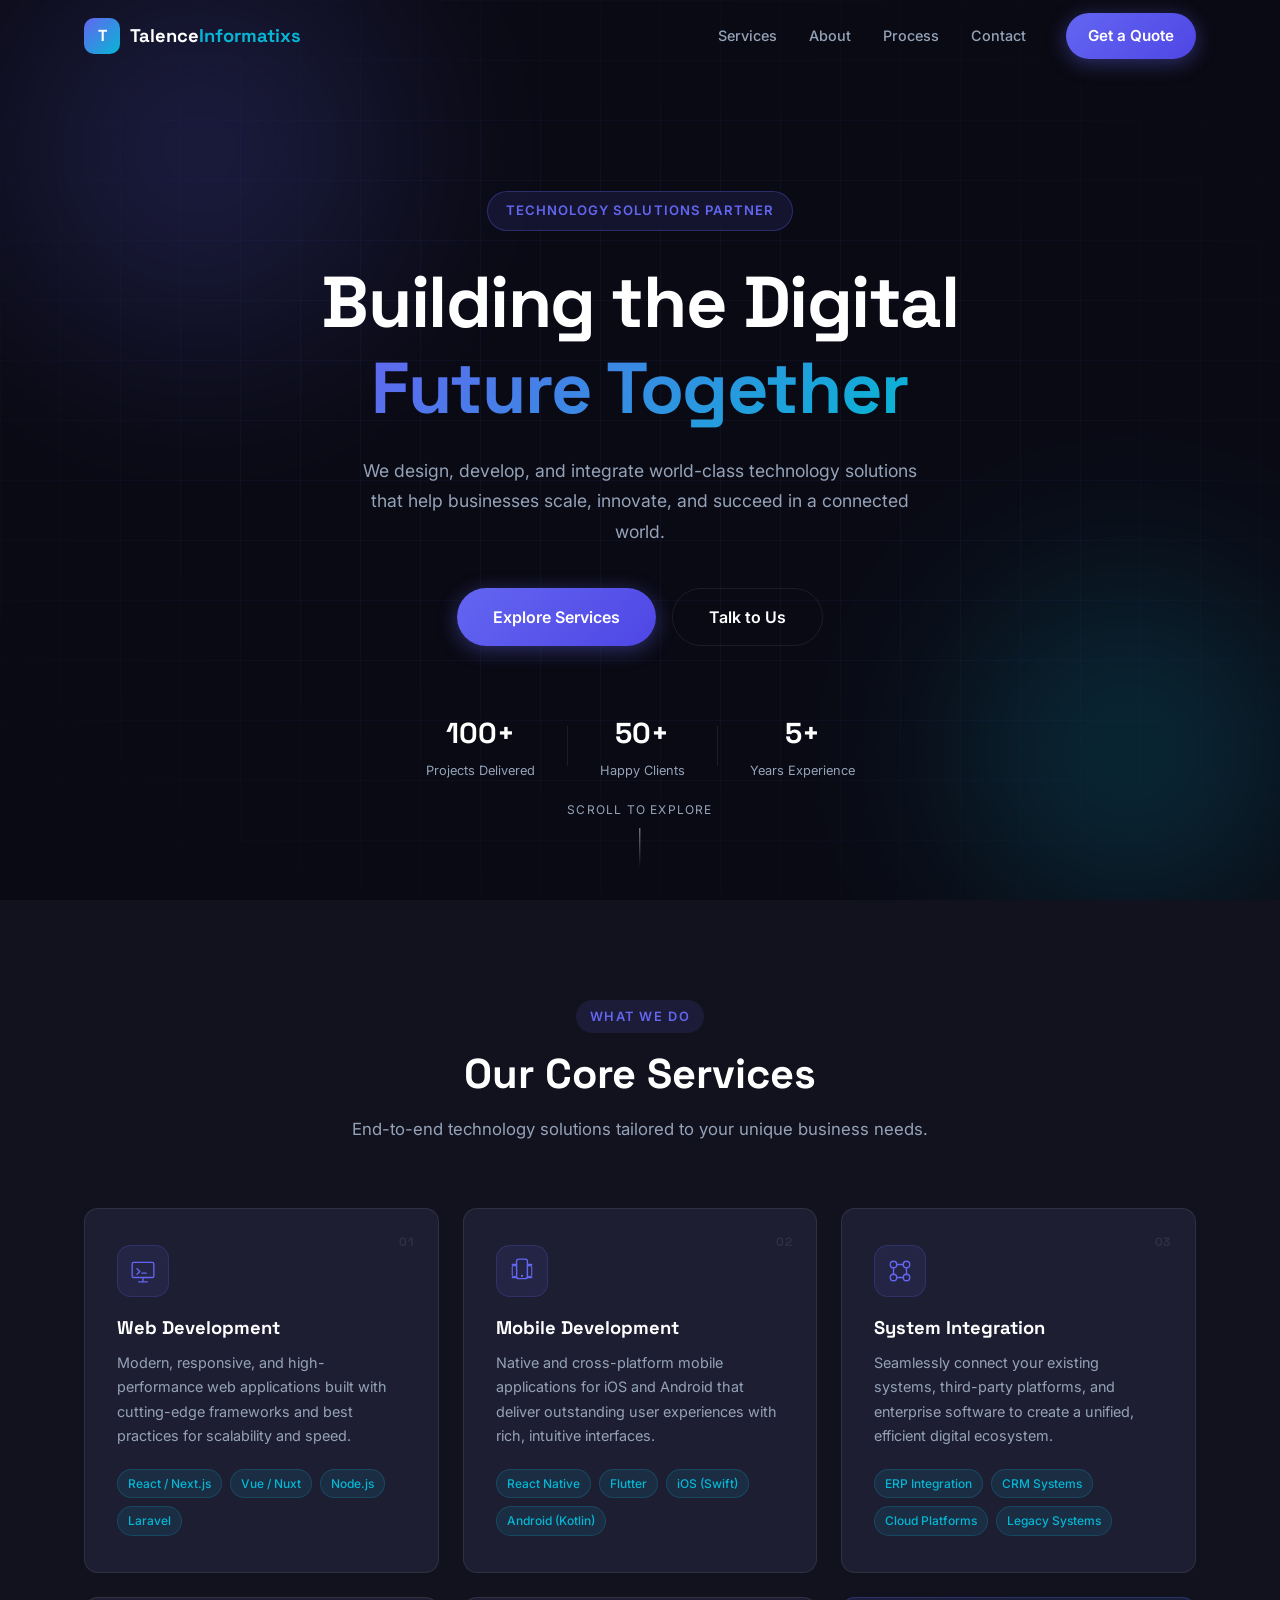
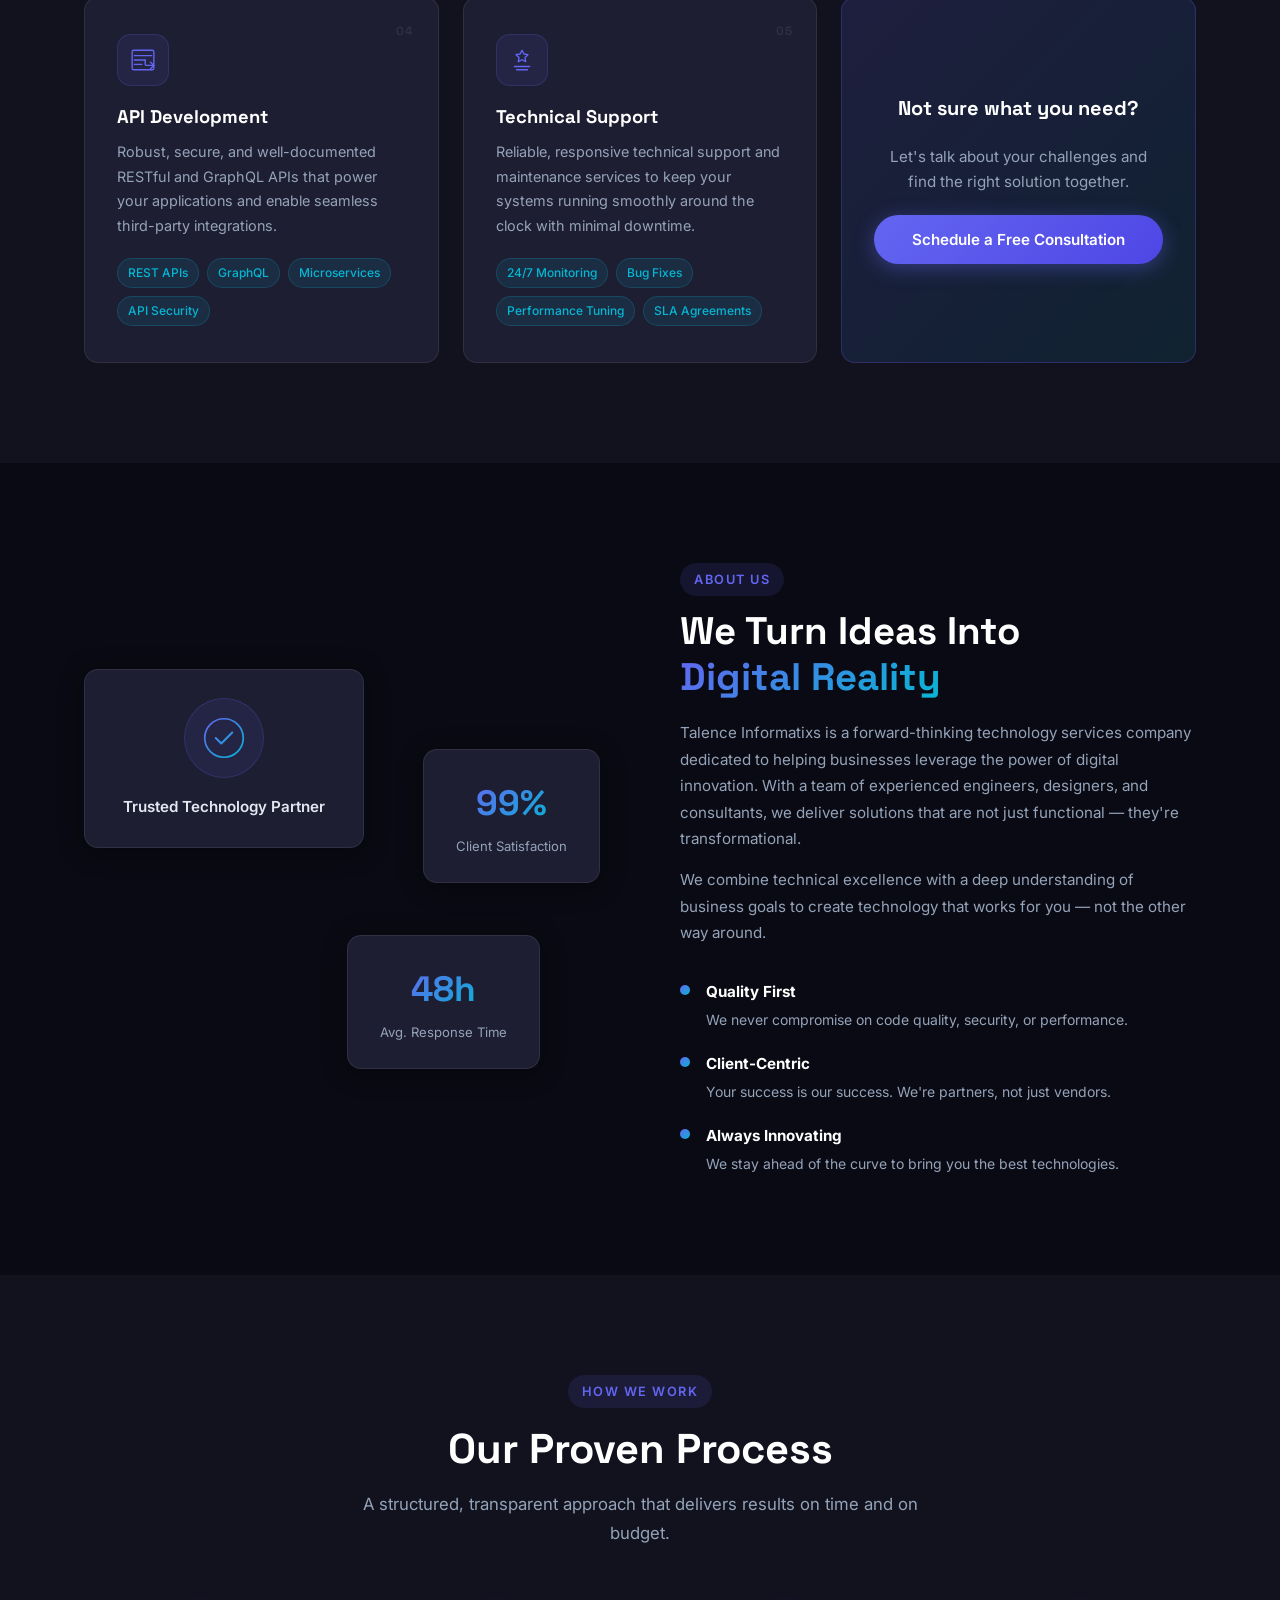
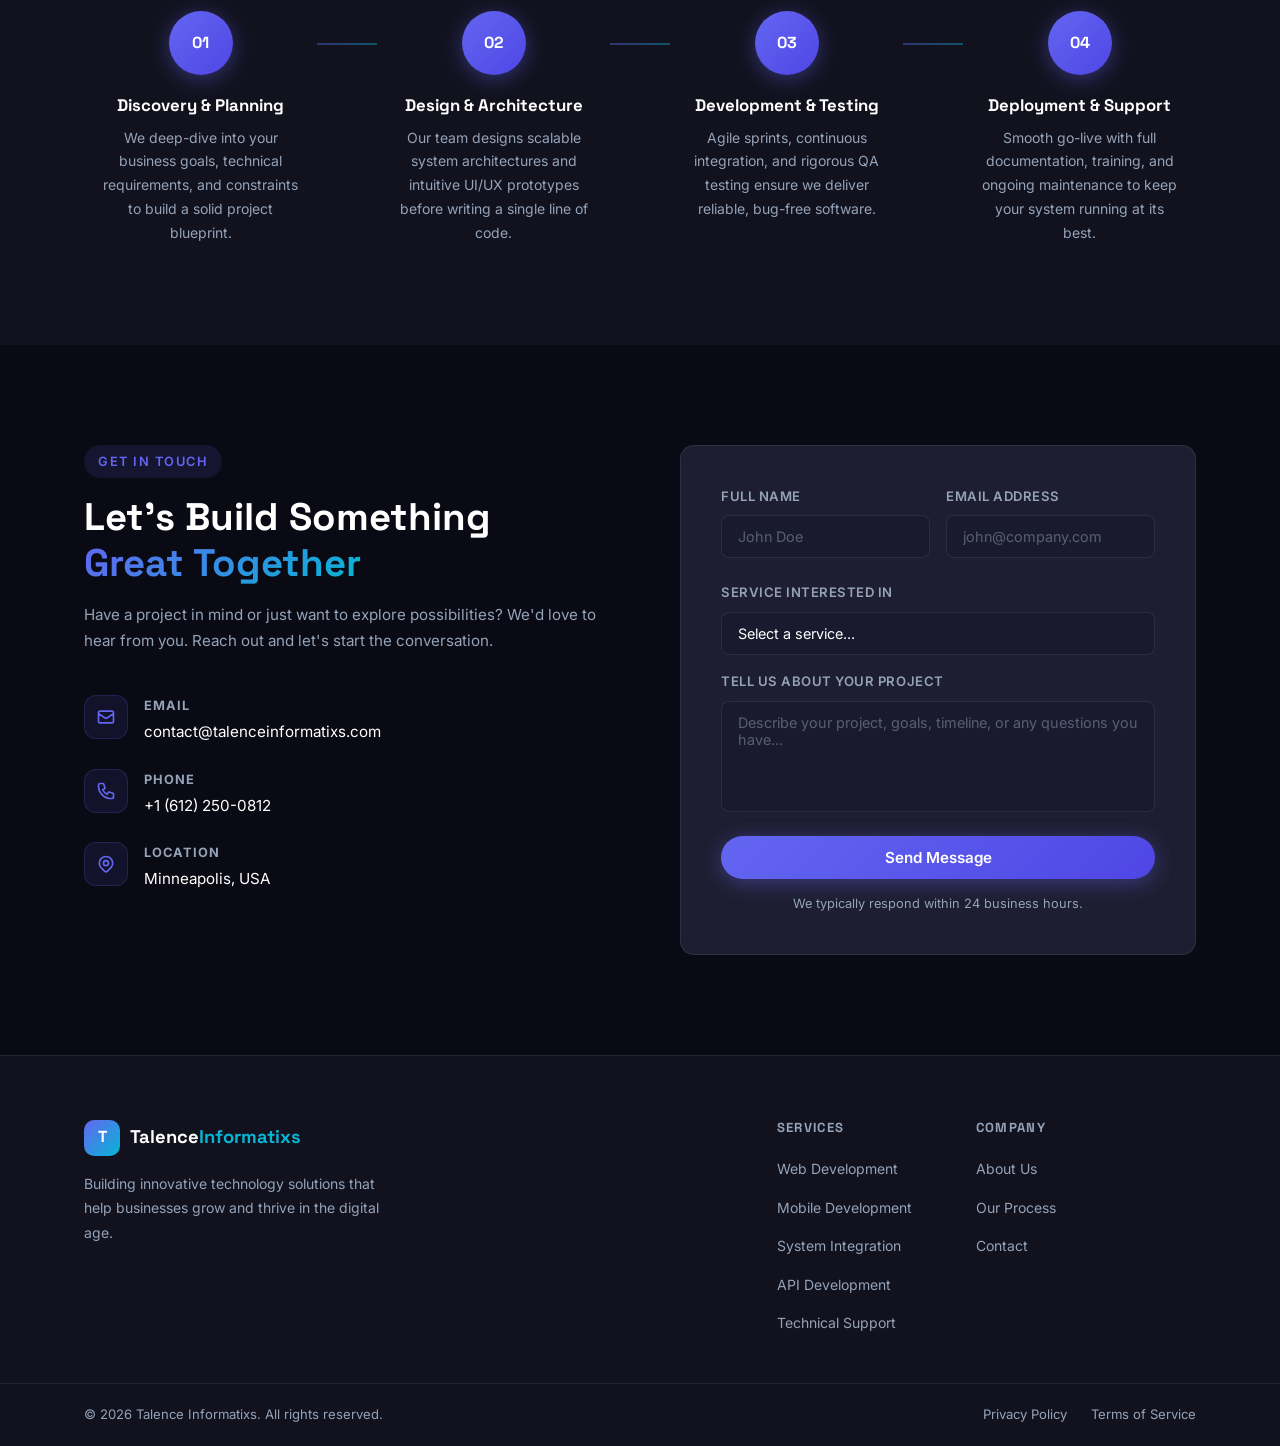
==== index.html @ a1f0ed54 "first commit" ====
<!DOCTYPE html>
<html lang="en">
<head>
  <meta charset="UTF-8" />
  <meta name="viewport" content="width=device-width, initial-scale=1.0" />
  <title>Talence Informatixs | Technology Solutions</title>
  <meta name="description" content="Talence Informatixs provides cutting-edge technology services including web & mobile development, system integration, API development, and technical support." />
  <link rel="stylesheet" href="css/style.css" />
  <link rel="preconnect" href="https://fonts.googleapis.com" />
  <link rel="preconnect" href="https://fonts.gstatic.com" crossorigin />
  <link href="https://fonts.googleapis.com/css2?family=Inter:wght@300;400;500;600;700;800&family=Space+Grotesk:wght@400;500;600;700&display=swap" rel="stylesheet" />
</head>
<body>

  <!-- ======= NAVBAR ======= -->
  <header class="navbar" id="navbar">
    <div class="container nav-inner">
      <a href="#" class="logo">
        <span class="logo-mark">T</span>
        <span class="logo-text">Talence<span class="accent">Informatixs</span></span>
      </a>
      <nav class="nav-links" id="navLinks">
        <a href="#services">Services</a>
        <a href="#about">About</a>
        <a href="#process">Process</a>
        <a href="#contact">Contact</a>
      </nav>
      <a href="#contact" class="btn btn-primary nav-cta">Get a Quote</a>
      <button class="hamburger" id="hamburger" aria-label="Toggle menu">
        <span></span><span></span><span></span>
      </button>
    </div>
  </header>

  <!-- ======= HERO ======= -->
  <section class="hero" id="home">
    <div class="hero-bg">
      <div class="hero-grid"></div>
      <div class="blob blob-1"></div>
      <div class="blob blob-2"></div>
    </div>
    <div class="container hero-content">
      <div class="hero-badge">Technology Solutions Partner</div>
      <h1 class="hero-title">
        Building the Digital<br />
        <span class="gradient-text">Future Together</span>
      </h1>
      <p class="hero-sub">
        We design, develop, and integrate world-class technology solutions
        that help businesses scale, innovate, and succeed in a connected world.
      </p>
      <div class="hero-actions">
        <a href="#services" class="btn btn-primary btn-lg">Explore Services</a>
        <a href="#contact" class="btn btn-outline btn-lg">Talk to Us</a>
      </div>
      <div class="hero-stats">
        <div class="stat"><strong>100+</strong><span>Projects Delivered</span></div>
        <div class="stat-divider"></div>
        <div class="stat"><strong>50+</strong><span>Happy Clients</span></div>
        <div class="stat-divider"></div>
        <div class="stat"><strong>5+</strong><span>Years Experience</span></div>
      </div>
    </div>
    <div class="hero-scroll-hint">
      <span>Scroll to explore</span>
      <div class="scroll-line"></div>
    </div>
  </section>

  <!-- ======= SERVICES ======= -->
  <section class="services section" id="services">
    <div class="container">
      <div class="section-header">
        <span class="section-label">What We Do</span>
        <h2 class="section-title">Our Core Services</h2>
        <p class="section-sub">End-to-end technology solutions tailored to your unique business needs.</p>
      </div>
      <div class="services-grid">

        <div class="service-card" data-index="01">
          <div class="service-icon">
            <svg viewBox="0 0 48 48" fill="none" xmlns="http://www.w3.org/2000/svg"><rect x="4" y="8" width="40" height="28" rx="3" stroke="currentColor" stroke-width="2.5"/><path d="M16 44h16M24 36v8" stroke="currentColor" stroke-width="2.5" stroke-linecap="round"/><path d="M13 20l5 5-5 5M22 28h8" stroke="currentColor" stroke-width="2.5" stroke-linecap="round" stroke-linejoin="round"/></svg>
          </div>
          <h3>Web Development</h3>
          <p>Modern, responsive, and high-performance web applications built with cutting-edge frameworks and best practices for scalability and speed.</p>
          <ul class="service-tags">
            <li>React / Next.js</li><li>Vue / Nuxt</li><li>Node.js</li><li>Laravel</li>
          </ul>
        </div>

        <div class="service-card" data-index="02">
          <div class="service-icon">
            <svg viewBox="0 0 48 48" fill="none" xmlns="http://www.w3.org/2000/svg"><rect x="14" y="2" width="20" height="36" rx="4" stroke="currentColor" stroke-width="2.5"/><circle cx="24" cy="33" r="2" fill="currentColor"/><path d="M6 12h8M34 12h8M6 36h8M34 36h8" stroke="currentColor" stroke-width="2.5" stroke-linecap="round"/><rect x="6" y="14" width="8" height="20" rx="2" stroke="currentColor" stroke-width="2"/><rect x="34" y="14" width="8" height="20" rx="2" stroke="currentColor" stroke-width="2"/></svg>
          </div>
          <h3>Mobile Development</h3>
          <p>Native and cross-platform mobile applications for iOS and Android that deliver outstanding user experiences with rich, intuitive interfaces.</p>
          <ul class="service-tags">
            <li>React Native</li><li>Flutter</li><li>iOS (Swift)</li><li>Android (Kotlin)</li>
          </ul>
        </div>

        <div class="service-card" data-index="03">
          <div class="service-icon">
            <svg viewBox="0 0 48 48" fill="none" xmlns="http://www.w3.org/2000/svg"><circle cx="12" cy="12" r="6" stroke="currentColor" stroke-width="2.5"/><circle cx="36" cy="12" r="6" stroke="currentColor" stroke-width="2.5"/><circle cx="12" cy="36" r="6" stroke="currentColor" stroke-width="2.5"/><circle cx="36" cy="36" r="6" stroke="currentColor" stroke-width="2.5"/><path d="M18 12h12M12 18v12M36 18v12M18 36h12" stroke="currentColor" stroke-width="2.5" stroke-linecap="round"/></svg>
          </div>
          <h3>System Integration</h3>
          <p>Seamlessly connect your existing systems, third-party platforms, and enterprise software to create a unified, efficient digital ecosystem.</p>
          <ul class="service-tags">
            <li>ERP Integration</li><li>CRM Systems</li><li>Cloud Platforms</li><li>Legacy Systems</li>
          </ul>
        </div>

        <div class="service-card" data-index="04">
          <div class="service-icon">
            <svg viewBox="0 0 48 48" fill="none" xmlns="http://www.w3.org/2000/svg"><path d="M8 16h32M8 24h20M8 32h14" stroke="currentColor" stroke-width="2.5" stroke-linecap="round"/><path d="M38 28l6 6-6 6" stroke="currentColor" stroke-width="2.5" stroke-linecap="round" stroke-linejoin="round"/><path d="M44 34H30c-1.1 0-2-.9-2-2v-8" stroke="currentColor" stroke-width="2.5" stroke-linecap="round"/><rect x="4" y="6" width="40" height="36" rx="3" stroke="currentColor" stroke-width="2.5"/></svg>
          </div>
          <h3>API Development</h3>
          <p>Robust, secure, and well-documented RESTful and GraphQL APIs that power your applications and enable seamless third-party integrations.</p>
          <ul class="service-tags">
            <li>REST APIs</li><li>GraphQL</li><li>Microservices</li><li>API Security</li>
          </ul>
        </div>

        <div class="service-card" data-index="05">
          <div class="service-icon">
            <svg viewBox="0 0 48 48" fill="none" xmlns="http://www.w3.org/2000/svg"><path d="M24 6l3.5 7 7.5 1.1-5.5 5.3 1.3 7.6L24 23.5l-6.8 3.5 1.3-7.6L13 14.1l7.5-1.1L24 6z" stroke="currentColor" stroke-width="2.5" stroke-linejoin="round"/><path d="M10 36h28M14 42h20" stroke="currentColor" stroke-width="2.5" stroke-linecap="round"/></svg>
          </div>
          <h3>Technical Support</h3>
          <p>Reliable, responsive technical support and maintenance services to keep your systems running smoothly around the clock with minimal downtime.</p>
          <ul class="service-tags">
            <li>24/7 Monitoring</li><li>Bug Fixes</li><li>Performance Tuning</li><li>SLA Agreements</li>
          </ul>
        </div>

        <div class="service-card service-card--cta">
          <h3>Not sure what you need?</h3>
          <p>Let's talk about your challenges and find the right solution together.</p>
          <a href="#contact" class="btn btn-primary">Schedule a Free Consultation</a>
        </div>

      </div>
    </div>
  </section>

  <!-- ======= ABOUT ======= -->
  <section class="about section" id="about">
    <div class="container about-inner">
      <div class="about-visual">
        <div class="about-card about-card--main">
          <div class="about-icon-ring">
            <svg viewBox="0 0 64 64" fill="none" xmlns="http://www.w3.org/2000/svg"><circle cx="32" cy="32" r="28" stroke="url(#g1)" stroke-width="2.5"/><path d="M20 32l8 8 16-16" stroke="url(#g1)" stroke-width="3" stroke-linecap="round" stroke-linejoin="round"/><defs><linearGradient id="g1" x1="4" y1="4" x2="60" y2="60" gradientUnits="userSpaceOnUse"><stop stop-color="#6366f1"/><stop offset="1" stop-color="#06b6d4"/></linearGradient></defs></svg>
          </div>
          <span>Trusted Technology Partner</span>
        </div>
        <div class="about-card about-card--stat">
          <strong>99%</strong>
          <span>Client Satisfaction</span>
        </div>
        <div class="about-card about-card--stat about-card--stat2">
          <strong>48h</strong>
          <span>Avg. Response Time</span>
        </div>
      </div>
      <div class="about-content">
        <span class="section-label">About Us</span>
        <h2 class="section-title">We Turn Ideas Into<br /><span class="gradient-text">Digital Reality</span></h2>
        <p>Talence Informatixs is a forward-thinking technology services company dedicated to helping businesses leverage the power of digital innovation. With a team of experienced engineers, designers, and consultants, we deliver solutions that are not just functional — they're transformational.</p>
        <p>We combine technical excellence with a deep understanding of business goals to create technology that works for you — not the other way around.</p>
        <div class="about-values">
          <div class="value-item">
            <div class="value-dot"></div>
            <div>
              <strong>Quality First</strong>
              <p>We never compromise on code quality, security, or performance.</p>
            </div>
          </div>
          <div class="value-item">
            <div class="value-dot"></div>
            <div>
              <strong>Client-Centric</strong>
              <p>Your success is our success. We're partners, not just vendors.</p>
            </div>
          </div>
          <div class="value-item">
            <div class="value-dot"></div>
            <div>
              <strong>Always Innovating</strong>
              <p>We stay ahead of the curve to bring you the best technologies.</p>
            </div>
          </div>
        </div>
      </div>
    </div>
  </section>

  <!-- ======= PROCESS ======= -->
  <section class="process section" id="process">
    <div class="container">
      <div class="section-header">
        <span class="section-label">How We Work</span>
        <h2 class="section-title">Our Proven Process</h2>
        <p class="section-sub">A structured, transparent approach that delivers results on time and on budget.</p>
      </div>
      <div class="process-steps">
        <div class="process-step">
          <div class="step-number">01</div>
          <div class="step-content">
            <h3>Discovery & Planning</h3>
            <p>We deep-dive into your business goals, technical requirements, and constraints to build a solid project blueprint.</p>
          </div>
        </div>
        <div class="process-connector"></div>
        <div class="process-step">
          <div class="step-number">02</div>
          <div class="step-content">
            <h3>Design & Architecture</h3>
            <p>Our team designs scalable system architectures and intuitive UI/UX prototypes before writing a single line of code.</p>
          </div>
        </div>
        <div class="process-connector"></div>
        <div class="process-step">
          <div class="step-number">03</div>
          <div class="step-content">
            <h3>Development & Testing</h3>
            <p>Agile sprints, continuous integration, and rigorous QA testing ensure we deliver reliable, bug-free software.</p>
          </div>
        </div>
        <div class="process-connector"></div>
        <div class="process-step">
          <div class="step-number">04</div>
          <div class="step-content">
            <h3>Deployment & Support</h3>
            <p>Smooth go-live with full documentation, training, and ongoing maintenance to keep your system running at its best.</p>
          </div>
        </div>
      </div>
    </div>
  </section>

  <!-- ======= CONTACT ======= -->
  <section class="contact section" id="contact">
    <div class="container contact-inner">
      <div class="contact-info">
        <span class="section-label">Get In Touch</span>
        <h2 class="section-title">Let's Build Something<br /><span class="gradient-text">Great Together</span></h2>
        <p>Have a project in mind or just want to explore possibilities? We'd love to hear from you. Reach out and let's start the conversation.</p>
        <div class="contact-details">
          <div class="contact-item">
            <div class="contact-icon">
              <svg viewBox="0 0 24 24" fill="none" xmlns="http://www.w3.org/2000/svg"><path d="M3 8l7.89 5.26a2 2 0 002.22 0L21 8M5 19h14a2 2 0 002-2V7a2 2 0 00-2-2H5a2 2 0 00-2 2v10a2 2 0 002 2z" stroke="currentColor" stroke-width="2" stroke-linecap="round" stroke-linejoin="round"/></svg>
            </div>
            <div>
              <strong>Email</strong>
              <a href="mailto:contact@talenceinformatixs.com">contact@talenceinformatixs.com</a>
            </div>
          </div>
          <div class="contact-item">
            <div class="contact-icon">
              <svg viewBox="0 0 24 24" fill="none" xmlns="http://www.w3.org/2000/svg"><path d="M3 5a2 2 0 012-2h3.28a1 1 0 01.948.684l1.498 4.493a1 1 0 01-.502 1.21l-2.257 1.13a11.042 11.042 0 005.516 5.516l1.13-2.257a1 1 0 011.21-.502l4.493 1.498a1 1 0 01.684.949V19a2 2 0 01-2 2h-1C9.716 21 3 14.284 3 6V5z" stroke="currentColor" stroke-width="2" stroke-linecap="round" stroke-linejoin="round"/></svg>
            </div>
            <div>
              <strong>Phone</strong>
              <a href="tel:+6122500812">+1 (612) 250-0812</a>
            </div>
          </div>
          <div class="contact-item">
            <div class="contact-icon">
              <svg viewBox="0 0 24 24" fill="none" xmlns="http://www.w3.org/2000/svg"><path d="M17.657 16.657L13.414 20.9a1.998 1.998 0 01-2.827 0l-4.244-4.243a8 8 0 1111.314 0z" stroke="currentColor" stroke-width="2" stroke-linecap="round" stroke-linejoin="round"/><path d="M15 11a3 3 0 11-6 0 3 3 0 016 0z" stroke="currentColor" stroke-width="2"/></svg>
            </div>
            <div>
              <strong>Location</strong>
              <span>Minneapolis, USA</span>
            </div>
          </div>
        </div>
      </div>
      <form class="contact-form" id="contactForm" novalidate>
        <div class="form-row">
          <div class="form-group">
            <label for="name">Full Name</label>
            <input type="text" id="name" name="name" placeholder="John Doe" required />
          </div>
          <div class="form-group">
            <label for="email">Email Address</label>
            <input type="email" id="email" name="email" placeholder="john@company.com" required />
          </div>
        </div>
        <div class="form-group">
          <label for="service">Service Interested In</label>
          <select id="service" name="service">
            <option value="">Select a service...</option>
            <option>Web Development</option>
            <option>Mobile Development</option>
            <option>System Integration</option>
            <option>API Development</option>
            <option>Technical Support</option>
            <option>Other / Not Sure</option>
          </select>
        </div>
        <div class="form-group">
          <label for="message">Tell Us About Your Project</label>
          <textarea id="message" name="message" rows="5" placeholder="Describe your project, goals, timeline, or any questions you have..." required></textarea>
        </div>
        <button type="submit" class="btn btn-primary btn-full">Send Message</button>
        <p class="form-note">We typically respond within 24 business hours.</p>
      </form>
    </div>
  </section>

  <!-- ======= FOOTER ======= -->
  <footer class="footer">
    <div class="container footer-inner">
      <div class="footer-brand">
        <a href="#" class="logo">
          <span class="logo-mark">T</span>
          <span class="logo-text">Talence<span class="accent">Informatixs</span></span>
        </a>
        <p>Building innovative technology solutions that help businesses grow and thrive in the digital age.</p>
      </div>
      <div class="footer-links">
        <div class="footer-col">
          <h4>Services</h4>
          <ul>
            <li><a href="#services">Web Development</a></li>
            <li><a href="#services">Mobile Development</a></li>
            <li><a href="#services">System Integration</a></li>
            <li><a href="#services">API Development</a></li>
            <li><a href="#services">Technical Support</a></li>
          </ul>
        </div>
        <div class="footer-col">
          <h4>Company</h4>
          <ul>
            <li><a href="#about">About Us</a></li>
            <li><a href="#process">Our Process</a></li>
            <li><a href="#contact">Contact</a></li>
          </ul>
        </div>
      </div>
    </div>
    <div class="footer-bottom">
      <div class="container">
        <p>&copy; 2026 Talence Informatixs. All rights reserved.</p>
        <div class="footer-legal">
          <a href="#">Privacy Policy</a>
          <a href="#">Terms of Service</a>
        </div>
      </div>
    </div>
  </footer>

  <script src="js/main.js"></script>
</body>
</html>
---- css/style.css ----
/* =============================================
   TALENCE INFORMATIXS — Main Stylesheet
   ============================================= */

/* ---- Reset & Base ---- */
*, *::before, *::after { box-sizing: border-box; margin: 0; padding: 0; }

:root {
  --primary:       #6366f1;
  --primary-dark:  #4f46e5;
  --accent:        #06b6d4;
  --dark:          #0a0a14;
  --dark-2:        #12121f;
  --dark-3:        #1a1a2e;
  --surface:       #1e1e32;
  --surface-2:     #252540;
  --border:        rgba(255,255,255,0.08);
  --text:          #e2e8f0;
  --text-muted:    #94a3b8;
  --white:         #ffffff;
  --radius:        14px;
  --radius-sm:     8px;
  --shadow:        0 4px 24px rgba(0,0,0,0.4);
  --shadow-lg:     0 16px 48px rgba(0,0,0,0.5);
  --transition:    0.25s ease;
  --font-body:     'Inter', sans-serif;
  --font-heading:  'Space Grotesk', sans-serif;
  --container:     1160px;
  --nav-h:         72px;
}

html { scroll-behavior: smooth; font-size: 16px; }

body {
  font-family: var(--font-body);
  background: var(--dark);
  color: var(--text);
  line-height: 1.65;
  -webkit-font-smoothing: antialiased;
  overflow-x: hidden;
}

a { text-decoration: none; color: inherit; }
ul { list-style: none; }
img { max-width: 100%; display: block; }

h1,h2,h3,h4 {
  font-family: var(--font-heading);
  line-height: 1.2;
  color: var(--white);
}

.container {
  width: 100%;
  max-width: var(--container);
  margin: 0 auto;
  padding: 0 24px;
}

.section { padding: 100px 0; }

/* ---- Gradient Text ---- */
.gradient-text {
  background: linear-gradient(135deg, var(--primary) 0%, var(--accent) 100%);
  -webkit-background-clip: text;
  -webkit-text-fill-color: transparent;
  background-clip: text;
}

/* ---- Buttons ---- */
.btn {
  display: inline-flex;
  align-items: center;
  justify-content: center;
  gap: 8px;
  padding: 12px 28px;
  border-radius: 50px;
  font-family: var(--font-body);
  font-size: 0.95rem;
  font-weight: 600;
  cursor: pointer;
  transition: all var(--transition);
  border: none;
  outline: none;
  white-space: nowrap;
}

.btn-primary {
  background: linear-gradient(135deg, var(--primary), var(--primary-dark));
  color: var(--white);
  box-shadow: 0 4px 20px rgba(99,102,241,0.4);
}
.btn-primary:hover {
  transform: translateY(-2px);
  box-shadow: 0 8px 30px rgba(99,102,241,0.55);
}

.btn-outline {
  background: transparent;
  color: var(--white);
  border: 1.5px solid var(--border);
  backdrop-filter: blur(8px);
}
.btn-outline:hover {
  border-color: var(--primary);
  background: rgba(99,102,241,0.1);
  transform: translateY(-2px);
}

.btn-lg { padding: 15px 36px; font-size: 1rem; }
.btn-full { width: 100%; }

/* ---- Section Header ---- */
.section-label {
  display: inline-block;
  font-size: 0.8rem;
  font-weight: 600;
  letter-spacing: 0.12em;
  text-transform: uppercase;
  color: var(--primary);
  background: rgba(99,102,241,0.12);
  padding: 6px 14px;
  border-radius: 50px;
  margin-bottom: 16px;
}

.section-header {
  text-align: center;
  max-width: 600px;
  margin: 0 auto 64px;
}

.section-title {
  font-size: clamp(1.8rem, 3.5vw, 2.6rem);
  margin-bottom: 16px;
}

.section-sub {
  color: var(--text-muted);
  font-size: 1.05rem;
  line-height: 1.7;
}

/* =============================================
   NAVBAR
   ============================================= */
.navbar {
  position: fixed;
  top: 0; left: 0; right: 0;
  z-index: 1000;
  height: var(--nav-h);
  transition: background var(--transition), box-shadow var(--transition);
}

.navbar.scrolled {
  background: rgba(10,10,20,0.92);
  backdrop-filter: blur(16px);
  -webkit-backdrop-filter: blur(16px);
  box-shadow: 0 1px 0 var(--border);
}

.nav-inner {
  display: flex;
  align-items: center;
  height: var(--nav-h);
  gap: 32px;
}

.logo {
  display: flex;
  align-items: center;
  gap: 10px;
  font-family: var(--font-heading);
  font-weight: 700;
  font-size: 1.15rem;
  color: var(--white);
  flex-shrink: 0;
}

.logo-mark {
  width: 36px;
  height: 36px;
  background: linear-gradient(135deg, var(--primary), var(--accent));
  color: #fff;
  border-radius: 10px;
  display: flex;
  align-items: center;
  justify-content: center;
  font-size: 1rem;
  font-weight: 800;
  flex-shrink: 0;
}

.logo-text .accent { color: var(--accent); }

.nav-links {
  display: flex;
  gap: 32px;
  margin-left: auto;
}

.nav-links a {
  font-size: 0.9rem;
  font-weight: 500;
  color: var(--text-muted);
  transition: color var(--transition);
  position: relative;
}
.nav-links a::after {
  content: '';
  position: absolute;
  bottom: -4px; left: 0;
  width: 0; height: 2px;
  background: var(--primary);
  border-radius: 2px;
  transition: width var(--transition);
}
.nav-links a:hover { color: var(--white); }
.nav-links a:hover::after { width: 100%; }

.nav-cta { margin-left: 8px; padding: 10px 22px; }

.hamburger {
  display: none;
  flex-direction: column;
  gap: 5px;
  background: none;
  border: none;
  cursor: pointer;
  padding: 6px;
  margin-left: auto;
}
.hamburger span {
  display: block;
  width: 24px; height: 2px;
  background: var(--white);
  border-radius: 2px;
  transition: all var(--transition);
}
.hamburger.open span:nth-child(1) { transform: translateY(7px) rotate(45deg); }
.hamburger.open span:nth-child(2) { opacity: 0; }
.hamburger.open span:nth-child(3) { transform: translateY(-7px) rotate(-45deg); }

/* =============================================
   HERO
   ============================================= */
.hero {
  min-height: 100vh;
  display: flex;
  align-items: center;
  position: relative;
  overflow: hidden;
  padding-top: var(--nav-h);
}

.hero-bg {
  position: absolute;
  inset: 0;
  z-index: 0;
}

.hero-grid {
  position: absolute;
  inset: 0;
  background-image:
    linear-gradient(rgba(99,102,241,0.06) 1px, transparent 1px),
    linear-gradient(90deg, rgba(99,102,241,0.06) 1px, transparent 1px);
  background-size: 60px 60px;
  mask-image: radial-gradient(ellipse 70% 70% at 50% 50%, black 40%, transparent 100%);
}

.blob {
  position: absolute;
  border-radius: 50%;
  filter: blur(80px);
  opacity: 0.25;
  animation: blobFloat 8s ease-in-out infinite alternate;
}
.blob-1 {
  width: 600px; height: 600px;
  background: radial-gradient(circle, var(--primary), transparent 70%);
  top: -150px; left: -100px;
}
.blob-2 {
  width: 500px; height: 500px;
  background: radial-gradient(circle, var(--accent), transparent 70%);
  bottom: -100px; right: -100px;
  animation-delay: -4s;
}
@keyframes blobFloat {
  from { transform: translate(0,0) scale(1); }
  to   { transform: translate(30px,20px) scale(1.05); }
}

.hero-content {
  position: relative;
  z-index: 1;
  padding: 80px 24px;
  display: flex;
  flex-direction: column;
  align-items: center;
  text-align: center;
}

.hero-badge {
  display: inline-flex;
  align-items: center;
  gap: 8px;
  background: rgba(99,102,241,0.12);
  border: 1px solid rgba(99,102,241,0.3);
  color: var(--primary);
  font-size: 0.82rem;
  font-weight: 600;
  letter-spacing: 0.08em;
  text-transform: uppercase;
  padding: 8px 18px;
  border-radius: 50px;
  margin-bottom: 28px;
  backdrop-filter: blur(8px);
  animation: fadeUp 0.6s ease both;
}

.hero-title {
  font-size: clamp(2.5rem, 6vw, 4.5rem);
  font-weight: 800;
  letter-spacing: -0.02em;
  margin-bottom: 24px;
  animation: fadeUp 0.6s 0.1s ease both;
}

.hero-sub {
  max-width: 560px;
  font-size: 1.1rem;
  color: var(--text-muted);
  line-height: 1.75;
  margin-bottom: 40px;
  animation: fadeUp 0.6s 0.2s ease both;
}

.hero-actions {
  display: flex;
  gap: 16px;
  flex-wrap: wrap;
  justify-content: center;
  margin-bottom: 64px;
  animation: fadeUp 0.6s 0.3s ease both;
}

.hero-stats {
  display: flex;
  align-items: center;
  gap: 32px;
  animation: fadeUp 0.6s 0.4s ease both;
}

.stat { display: flex; flex-direction: column; align-items: center; }
.stat strong { font-size: 1.8rem; font-weight: 800; color: var(--white); font-family: var(--font-heading); }
.stat span { font-size: 0.8rem; color: var(--text-muted); margin-top: 2px; }

.stat-divider {
  width: 1px; height: 40px;
  background: var(--border);
}

.hero-scroll-hint {
  position: absolute;
  bottom: 32px; left: 50%;
  transform: translateX(-50%);
  display: flex;
  flex-direction: column;
  align-items: center;
  gap: 8px;
  font-size: 0.75rem;
  color: var(--text-muted);
  letter-spacing: 0.1em;
  text-transform: uppercase;
  z-index: 1;
}
.scroll-line {
  width: 1px; height: 40px;
  background: linear-gradient(to bottom, var(--text-muted), transparent);
  animation: scrollPulse 2s ease-in-out infinite;
}
@keyframes scrollPulse {
  0%,100% { opacity: 0.3; }
  50% { opacity: 1; }
}

/* =============================================
   SERVICES
   ============================================= */
.services { background: var(--dark-2); }

.services-grid {
  display: grid;
  grid-template-columns: repeat(3, 1fr);
  gap: 24px;
}

.service-card {
  background: var(--surface);
  border: 1px solid var(--border);
  border-radius: var(--radius);
  padding: 36px 32px;
  transition: all 0.3s ease;
  position: relative;
  overflow: hidden;
}
.service-card::before {
  content: attr(data-index);
  position: absolute;
  top: 24px; right: 24px;
  font-size: 0.75rem;
  font-weight: 700;
  color: rgba(255,255,255,0.08);
  font-family: var(--font-heading);
  letter-spacing: 0.05em;
}
.service-card:hover {
  border-color: rgba(99,102,241,0.4);
  transform: translateY(-6px);
  box-shadow: 0 20px 50px rgba(99,102,241,0.15);
  background: var(--surface-2);
}

.service-icon {
  width: 52px; height: 52px;
  background: rgba(99,102,241,0.1);
  border: 1px solid rgba(99,102,241,0.2);
  border-radius: 14px;
  display: flex;
  align-items: center;
  justify-content: center;
  margin-bottom: 20px;
  color: var(--primary);
  transition: all var(--transition);
}
.service-card:hover .service-icon {
  background: rgba(99,102,241,0.2);
  border-color: rgba(99,102,241,0.4);
}
.service-icon svg { width: 26px; height: 26px; }

.service-card h3 {
  font-size: 1.15rem;
  margin-bottom: 12px;
}

.service-card p {
  color: var(--text-muted);
  font-size: 0.9rem;
  line-height: 1.7;
  margin-bottom: 20px;
}

.service-tags {
  display: flex;
  flex-wrap: wrap;
  gap: 8px;
}
.service-tags li {
  font-size: 0.75rem;
  font-weight: 500;
  color: var(--accent);
  background: rgba(6,182,212,0.1);
  border: 1px solid rgba(6,182,212,0.2);
  padding: 4px 10px;
  border-radius: 50px;
}

.service-card--cta {
  background: linear-gradient(135deg, rgba(99,102,241,0.15), rgba(6,182,212,0.1));
  border-color: rgba(99,102,241,0.25);
  display: flex;
  flex-direction: column;
  justify-content: center;
  text-align: center;
  gap: 12px;
}
.service-card--cta h3 { font-size: 1.25rem; }
.service-card--cta p { color: var(--text-muted); font-size: 0.95rem; margin-bottom: 8px; }
.service-card--cta:hover { transform: translateY(-6px); }

/* =============================================
   ABOUT
   ============================================= */
.about { background: var(--dark); }

.about-inner {
  display: grid;
  grid-template-columns: 1fr 1fr;
  gap: 80px;
  align-items: center;
}

.about-visual {
  position: relative;
  height: 400px;
}

.about-card {
  position: absolute;
  background: var(--surface);
  border: 1px solid var(--border);
  border-radius: var(--radius);
  padding: 28px;
  box-shadow: var(--shadow);
}

.about-card--main {
  left: 0; top: 0;
  width: 280px;
  display: flex;
  flex-direction: column;
  align-items: center;
  text-align: center;
  gap: 16px;
  font-weight: 600;
  font-size: 0.95rem;
}
.about-icon-ring {
  width: 80px; height: 80px;
  background: rgba(99,102,241,0.1);
  border: 1px solid rgba(99,102,241,0.2);
  border-radius: 50%;
  display: flex;
  align-items: center;
  justify-content: center;
}
.about-icon-ring svg { width: 44px; height: 44px; }

.about-card--stat {
  right: 0; top: 80px;
  display: flex;
  flex-direction: column;
  align-items: center;
  text-align: center;
  padding: 24px 32px;
}
.about-card--stat strong {
  font-size: 2.2rem;
  font-family: var(--font-heading);
  background: linear-gradient(135deg, var(--primary), var(--accent));
  -webkit-background-clip: text;
  -webkit-text-fill-color: transparent;
  background-clip: text;
}
.about-card--stat span { font-size: 0.82rem; color: var(--text-muted); margin-top: 4px; }

.about-card--stat2 {
  right: 60px;
  top: unset;
  bottom: 0;
}

.about-content .section-label { margin-bottom: 12px; }
.about-content .section-title { font-size: clamp(1.8rem, 3vw, 2.4rem); margin-bottom: 20px; }
.about-content > p {
  color: var(--text-muted);
  font-size: 0.95rem;
  line-height: 1.75;
  margin-bottom: 14px;
}

.about-values {
  display: flex;
  flex-direction: column;
  gap: 20px;
  margin-top: 32px;
}

.value-item {
  display: flex;
  gap: 16px;
  align-items: flex-start;
}
.value-dot {
  width: 10px; height: 10px;
  border-radius: 50%;
  background: linear-gradient(135deg, var(--primary), var(--accent));
  flex-shrink: 0;
  margin-top: 6px;
}
.value-item strong { display: block; font-size: 0.95rem; color: var(--white); margin-bottom: 4px; }
.value-item p { font-size: 0.875rem; color: var(--text-muted); margin: 0; }

/* =============================================
   PROCESS
   ============================================= */
.process { background: var(--dark-2); }

.process-steps {
  display: flex;
  align-items: flex-start;
  gap: 0;
  position: relative;
}

.process-step {
  flex: 1;
  display: flex;
  flex-direction: column;
  align-items: center;
  text-align: center;
  gap: 20px;
  padding: 0 16px;
}

.step-number {
  width: 64px; height: 64px;
  border-radius: 50%;
  background: linear-gradient(135deg, var(--primary), var(--primary-dark));
  display: flex;
  align-items: center;
  justify-content: center;
  font-size: 1rem;
  font-weight: 800;
  font-family: var(--font-heading);
  color: var(--white);
  box-shadow: 0 4px 20px rgba(99,102,241,0.4);
  flex-shrink: 0;
  position: relative;
  z-index: 1;
}

.process-connector {
  flex: 0 0 60px;
  height: 2px;
  background: linear-gradient(90deg, var(--primary), var(--accent));
  margin-top: 32px;
  opacity: 0.4;
}

.step-content h3 { font-size: 1.05rem; margin-bottom: 10px; }
.step-content p { font-size: 0.875rem; color: var(--text-muted); line-height: 1.7; }

/* =============================================
   CONTACT
   ============================================= */
.contact { background: var(--dark); }

.contact-inner {
  display: grid;
  grid-template-columns: 1fr 1fr;
  gap: 80px;
  align-items: start;
}

.contact-info .section-title {
  font-size: clamp(1.8rem, 3vw, 2.4rem);
  margin-bottom: 16px;
}
.contact-info > p {
  color: var(--text-muted);
  font-size: 0.95rem;
  line-height: 1.75;
  margin-bottom: 40px;
}

.contact-details {
  display: flex;
  flex-direction: column;
  gap: 24px;
}

.contact-item {
  display: flex;
  gap: 16px;
  align-items: flex-start;
}

.contact-icon {
  width: 44px; height: 44px;
  background: rgba(99,102,241,0.1);
  border: 1px solid rgba(99,102,241,0.2);
  border-radius: 12px;
  display: flex;
  align-items: center;
  justify-content: center;
  color: var(--primary);
  flex-shrink: 0;
}
.contact-icon svg { width: 20px; height: 20px; }

.contact-item strong { display: block; font-size: 0.8rem; color: var(--text-muted); margin-bottom: 2px; text-transform: uppercase; letter-spacing: 0.08em; }
.contact-item a, .contact-item span { font-size: 0.95rem; color: var(--white); }
.contact-item a:hover { color: var(--primary); }

/* ---- Form ---- */
.contact-form {
  background: var(--surface);
  border: 1px solid var(--border);
  border-radius: var(--radius);
  padding: 40px;
}

.form-row { display: grid; grid-template-columns: 1fr 1fr; gap: 16px; }

.form-group {
  display: flex;
  flex-direction: column;
  gap: 8px;
  margin-bottom: 16px;
}
.form-group:last-of-type { margin-bottom: 24px; }

.form-group label {
  font-size: 0.82rem;
  font-weight: 600;
  color: var(--text-muted);
  letter-spacing: 0.04em;
  text-transform: uppercase;
}

.form-group input,
.form-group select,
.form-group textarea {
  background: var(--dark-3);
  border: 1px solid var(--border);
  border-radius: var(--radius-sm);
  padding: 12px 16px;
  color: var(--white);
  font-family: var(--font-body);
  font-size: 0.9rem;
  transition: border-color var(--transition), box-shadow var(--transition);
  outline: none;
  width: 100%;
  resize: none;
}

.form-group select { appearance: none; cursor: pointer; }

.form-group input::placeholder,
.form-group textarea::placeholder {
  color: rgba(148,163,184,0.5);
}

.form-group input:focus,
.form-group select:focus,
.form-group textarea:focus {
  border-color: var(--primary);
  box-shadow: 0 0 0 3px rgba(99,102,241,0.15);
}

.form-note {
  text-align: center;
  font-size: 0.8rem;
  color: var(--text-muted);
  margin-top: 14px;
}

/* =============================================
   FOOTER
   ============================================= */
.footer {
  background: var(--dark-2);
  border-top: 1px solid var(--border);
  padding-top: 64px;
}

.footer-inner {
  display: grid;
  grid-template-columns: 1.5fr 1fr;
  gap: 64px;
  padding-bottom: 48px;
}

.footer-brand .logo { margin-bottom: 16px; }
.footer-brand p {
  color: var(--text-muted);
  font-size: 0.875rem;
  line-height: 1.75;
  max-width: 320px;
}

.footer-links { display: flex; gap: 64px; }

.footer-col h4 {
  font-size: 0.82rem;
  font-weight: 700;
  letter-spacing: 0.1em;
  text-transform: uppercase;
  color: var(--text-muted);
  margin-bottom: 20px;
}

.footer-col ul { display: flex; flex-direction: column; gap: 12px; }
.footer-col a {
  font-size: 0.875rem;
  color: var(--text-muted);
  transition: color var(--transition);
}
.footer-col a:hover { color: var(--white); }

.footer-bottom {
  border-top: 1px solid var(--border);
  padding: 20px 0;
}
.footer-bottom .container {
  display: flex;
  justify-content: space-between;
  align-items: center;
  flex-wrap: wrap;
  gap: 12px;
}
.footer-bottom p { font-size: 0.82rem; color: var(--text-muted); }
.footer-legal { display: flex; gap: 24px; }
.footer-legal a { font-size: 0.82rem; color: var(--text-muted); transition: color var(--transition); }
.footer-legal a:hover { color: var(--white); }

/* =============================================
   ANIMATIONS
   ============================================= */
@keyframes fadeUp {
  from { opacity: 0; transform: translateY(24px); }
  to   { opacity: 1; transform: translateY(0); }
}

.reveal {
  opacity: 0;
  transform: translateY(32px);
  transition: opacity 0.6s ease, transform 0.6s ease;
}
.reveal.visible {
  opacity: 1;
  transform: translateY(0);
}
.reveal-delay-1 { transition-delay: 0.1s; }
.reveal-delay-2 { transition-delay: 0.2s; }
.reveal-delay-3 { transition-delay: 0.3s; }
.reveal-delay-4 { transition-delay: 0.4s; }

/* =============================================
   RESPONSIVE
   ============================================= */
@media (max-width: 1024px) {
  .services-grid { grid-template-columns: repeat(2, 1fr); }
  .about-inner { gap: 48px; }
  .contact-inner { gap: 48px; }
}

@media (max-width: 768px) {
  .section { padding: 72px 0; }

  /* Nav */
  .nav-links {
    position: fixed;
    top: var(--nav-h); left: 0; right: 0;
    background: rgba(10,10,20,0.98);
    backdrop-filter: blur(16px);
    flex-direction: column;
    align-items: center;
    padding: 32px 24px;
    gap: 24px;
    transform: translateY(-100%);
    opacity: 0;
    pointer-events: none;
    transition: all 0.3s ease;
    border-bottom: 1px solid var(--border);
  }
  .nav-links.open {
    transform: translateY(0);
    opacity: 1;
    pointer-events: all;
  }
  .nav-links a { font-size: 1.05rem; }
  .nav-cta { display: none; }
  .hamburger { display: flex; }

  /* Hero */
  .hero-stats { gap: 20px; }
  .stat strong { font-size: 1.4rem; }
  .stat-divider { height: 30px; }

  /* Services */
  .services-grid { grid-template-columns: 1fr; }

  /* About */
  .about-inner { grid-template-columns: 1fr; gap: 40px; }
  .about-visual { height: 300px; }
  .about-card--main { width: 220px; }
  .about-card--stat { right: 0; top: 60px; }
  .about-card--stat2 { right: 30px; bottom: 0; }

  /* Process */
  .process-steps { flex-direction: column; align-items: center; }
  .process-connector { width: 2px; height: 40px; flex: 0 0 40px; margin: 0; }

  /* Contact */
  .contact-inner { grid-template-columns: 1fr; }
  .contact-form { padding: 28px 20px; }
  .form-row { grid-template-columns: 1fr; }

  /* Footer */
  .footer-inner { grid-template-columns: 1fr; gap: 40px; }
  .footer-links { gap: 40px; }
  .footer-bottom .container { flex-direction: column; text-align: center; }
}

@media (max-width: 480px) {
  .hero-actions { flex-direction: column; width: 100%; }
  .btn-lg { width: 100%; }
  .hero-stats { flex-direction: column; gap: 16px; }
  .stat-divider { width: 40px; height: 1px; }
}
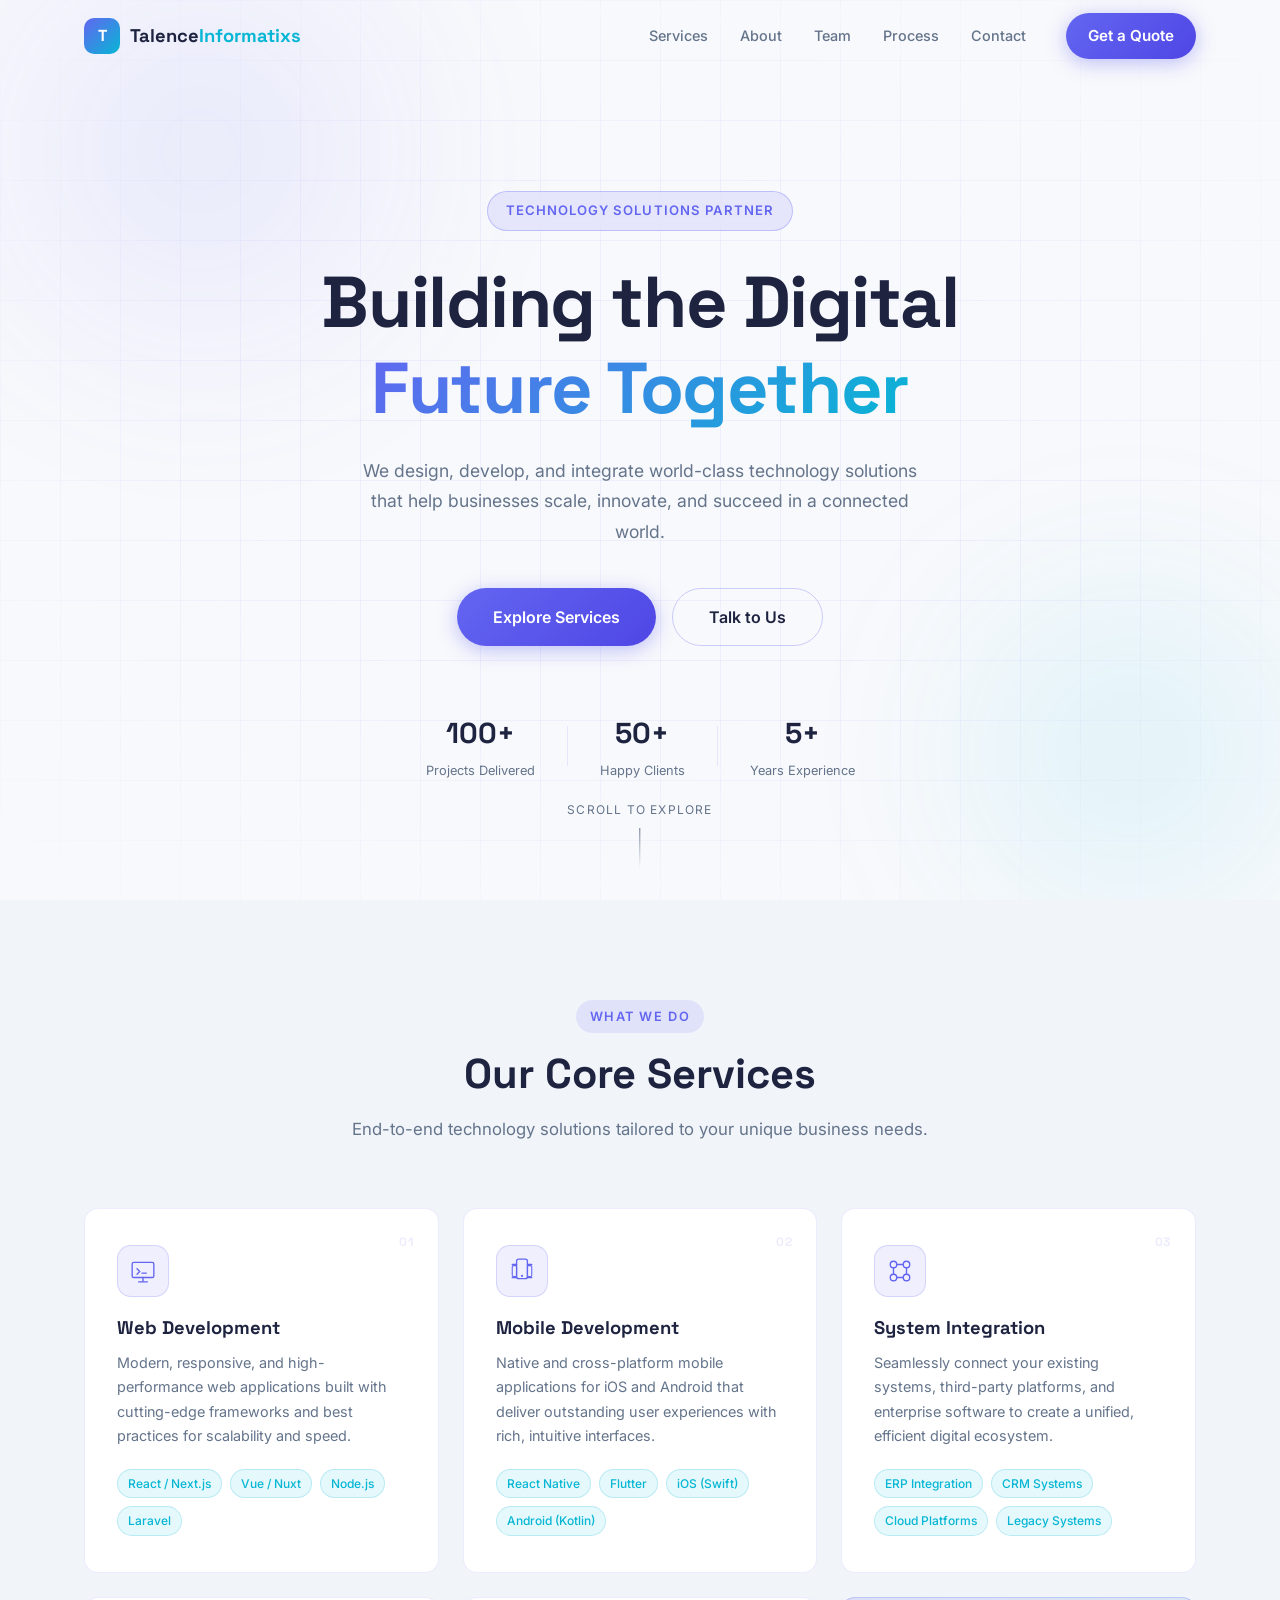
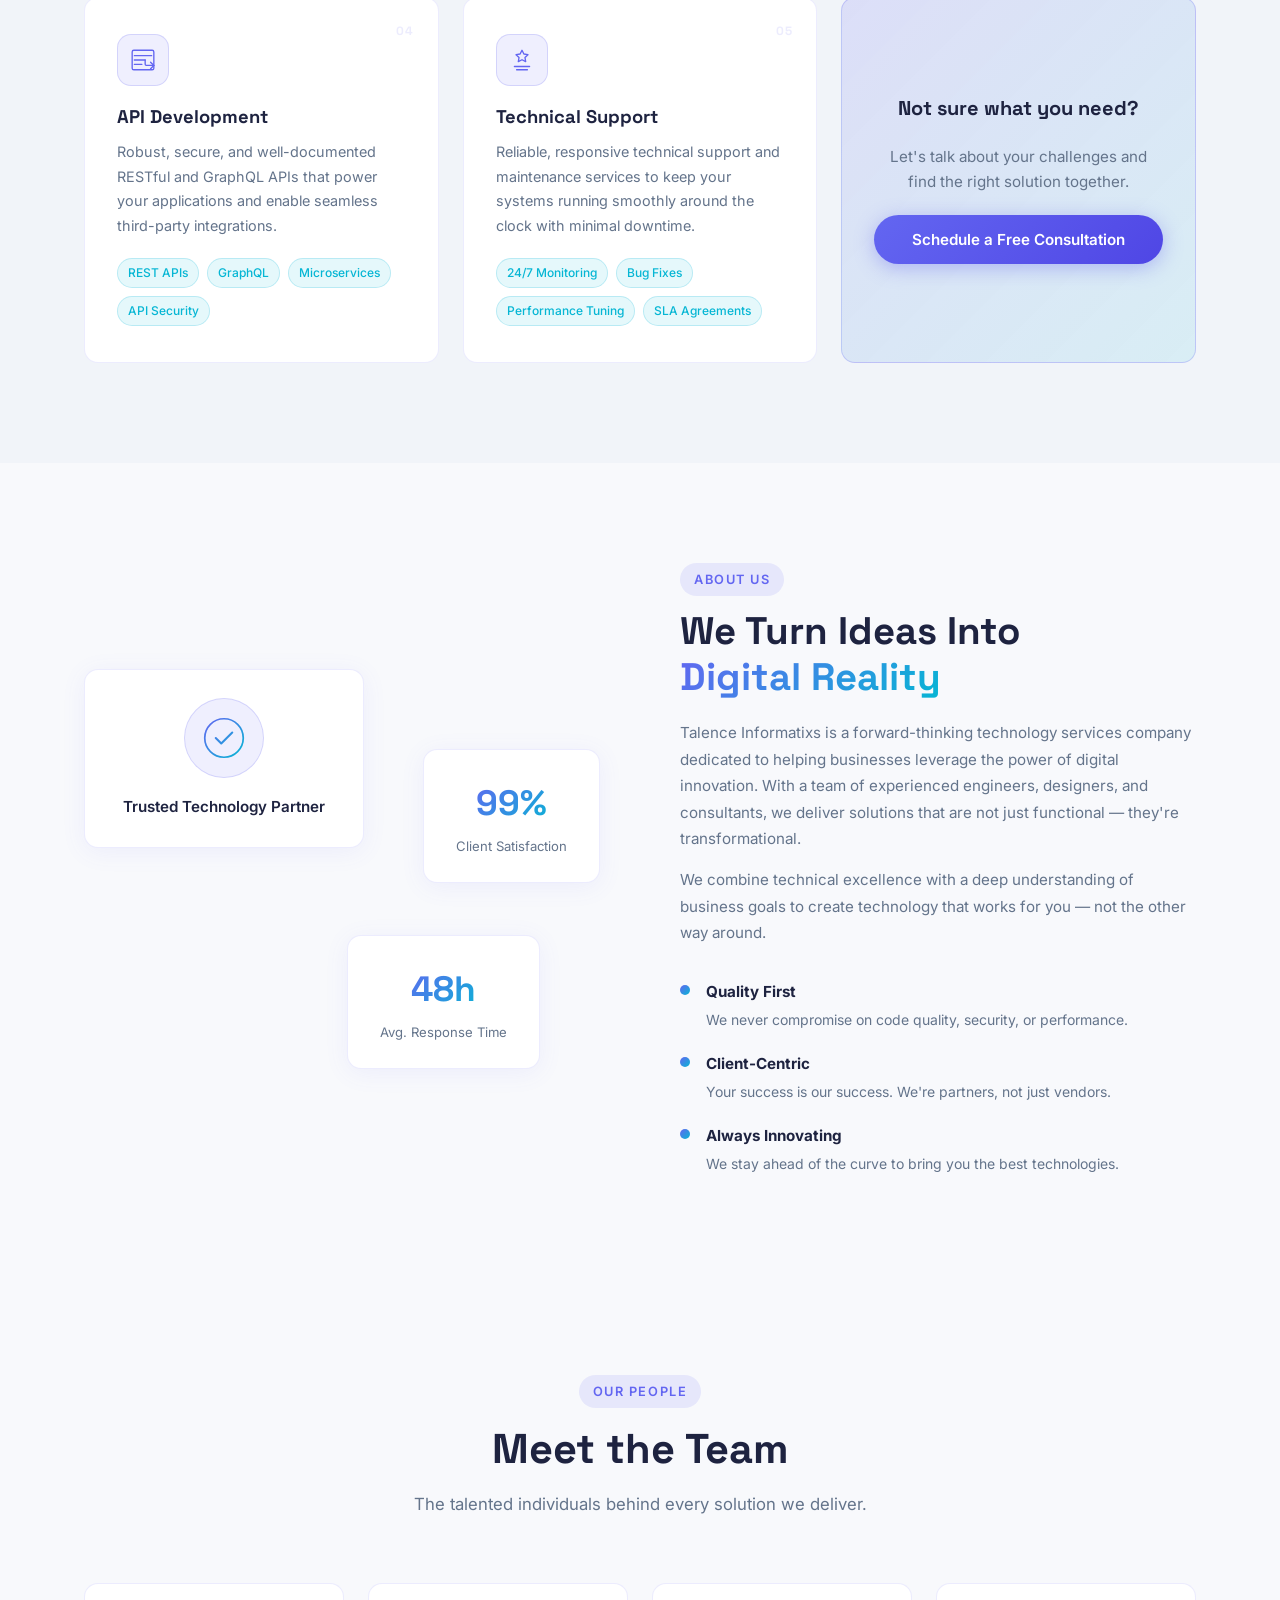
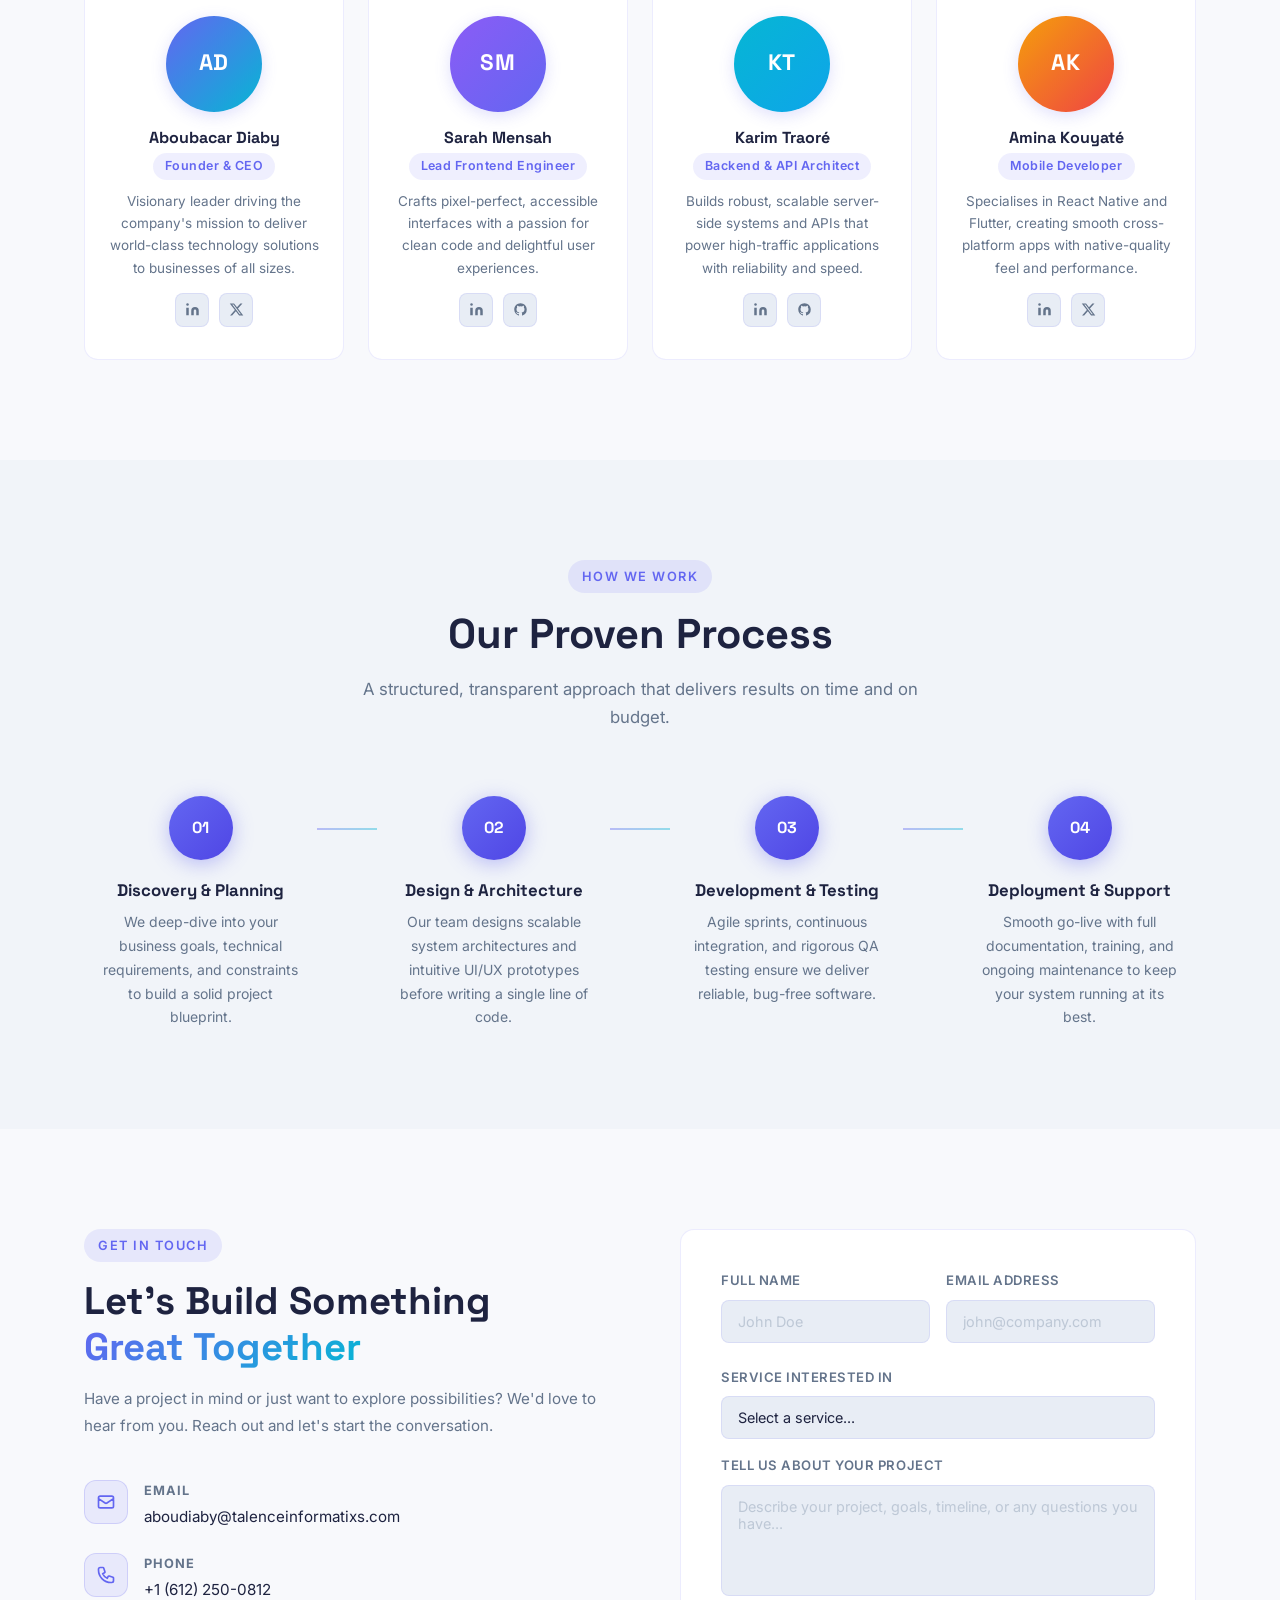
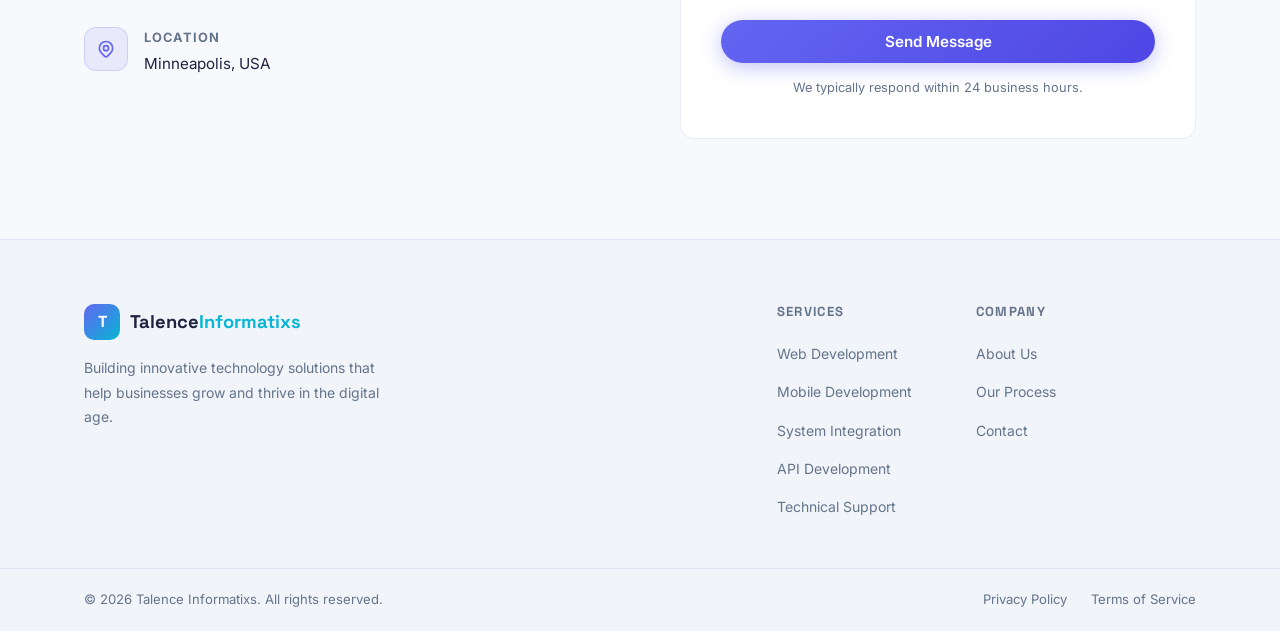
==== commit a55b7711: "make changes on email and background" ====
--- a/index.html
+++ b/index.html
@@ -12,7 +12,7 @@
 </head>
 <body>
 
-  <!-- ======= NAVBAR ======= -->
+  <!-- ======= NAVBAR ======== -->
   <header class="navbar" id="navbar">
     <div class="container nav-inner">
       <a href="#" class="logo">
@@ -22,6 +22,7 @@
       <nav class="nav-links" id="navLinks">
         <a href="#services">Services</a>
         <a href="#about">About</a>
+        <a href="#team">Team</a>
         <a href="#process">Process</a>
         <a href="#contact">Contact</a>
       </nav>
@@ -193,6 +194,100 @@
     </div>
   </section>
 
+  <!-- ======= TEAM ======= -->
+  <section class="team section" id="team">
+    <div class="container">
+      <div class="section-header">
+        <span class="section-label">Our People</span>
+        <h2 class="section-title">Meet the Team</h2>
+        <p class="section-sub">The talented individuals behind every solution we deliver.</p>
+      </div>
+      <div class="team-grid">
+
+        <div class="team-card">
+          <div class="team-avatar" style="--av-a:#6366f1;--av-b:#06b6d4">
+            <img src="img/team/abou.jpg" alt="Aboubacar Diaby" onerror="this.style.display='none';this.nextElementSibling.style.display='flex'" />
+            <span class="avatar-initials">AD</span>
+          </div>
+          <div class="team-info">
+            <h3>Aboubacar Diaby</h3>
+            <span class="team-role">Founder &amp; CEO</span>
+            <p>Visionary leader driving the company's mission to deliver world-class technology solutions to businesses of all sizes.</p>
+            <div class="team-socials">
+              <a href="#" aria-label="LinkedIn">
+                <svg viewBox="0 0 24 24" fill="currentColor"><path d="M16 8a6 6 0 016 6v7h-4v-7a2 2 0 00-2-2 2 2 0 00-2 2v7h-4v-7a6 6 0 016-6zM2 9h4v12H2z"/><circle cx="4" cy="4" r="2"/></svg>
+              </a>
+              <a href="#" aria-label="Twitter/X">
+                <svg viewBox="0 0 24 24" fill="currentColor"><path d="M18.244 2.25h3.308l-7.227 8.26 8.502 11.24H16.17l-5.214-6.817L4.99 21.75H1.68l7.73-8.835L1.254 2.25H8.08l4.713 6.231zm-1.161 17.52h1.833L7.084 4.126H5.117z"/></svg>
+              </a>
+            </div>
+          </div>
+        </div>
+
+        <div class="team-card">
+          <div class="team-avatar" style="--av-a:#8b5cf6;--av-b:#6366f1">
+            <img src="img/team/sarah.jpg" alt="Sarah Mensah" onerror="this.style.display='none';this.nextElementSibling.style.display='flex'" />
+            <span class="avatar-initials">SM</span>
+          </div>
+          <div class="team-info">
+            <h3>Sarah Mensah</h3>
+            <span class="team-role">Lead Frontend Engineer</span>
+            <p>Crafts pixel-perfect, accessible interfaces with a passion for clean code and delightful user experiences.</p>
+            <div class="team-socials">
+              <a href="#" aria-label="LinkedIn">
+                <svg viewBox="0 0 24 24" fill="currentColor"><path d="M16 8a6 6 0 016 6v7h-4v-7a2 2 0 00-2-2 2 2 0 00-2 2v7h-4v-7a6 6 0 016-6zM2 9h4v12H2z"/><circle cx="4" cy="4" r="2"/></svg>
+              </a>
+              <a href="#" aria-label="GitHub">
+                <svg viewBox="0 0 24 24" fill="currentColor"><path d="M12 2C6.477 2 2 6.484 2 12.017c0 4.425 2.865 8.18 6.839 9.504.5.092.682-.217.682-.483 0-.237-.008-.868-.013-1.703-2.782.605-3.369-1.343-3.369-1.343-.454-1.158-1.11-1.466-1.11-1.466-.908-.62.069-.608.069-.608 1.003.07 1.531 1.032 1.531 1.032.892 1.53 2.341 1.088 2.91.832.092-.647.35-1.088.636-1.338-2.22-.253-4.555-1.113-4.555-4.951 0-1.093.39-1.988 1.029-2.688-.103-.253-.446-1.272.098-2.65 0 0 .84-.27 2.75 1.026A9.564 9.564 0 0112 6.844a9.59 9.59 0 012.504.337c1.909-1.296 2.747-1.027 2.747-1.027.546 1.379.202 2.398.1 2.651.64.7 1.028 1.595 1.028 2.688 0 3.848-2.339 4.695-4.566 4.943.359.309.678.92.678 1.855 0 1.338-.012 2.419-.012 2.747 0 .268.18.58.688.482A10.019 10.019 0 0022 12.017C22 6.484 17.522 2 12 2z"/></svg>
+              </a>
+            </div>
+          </div>
+        </div>
+
+        <div class="team-card">
+          <div class="team-avatar" style="--av-a:#06b6d4;--av-b:#0ea5e9">
+            <img src="img/team/karim.jpg" alt="Karim Traoré" onerror="this.style.display='none';this.nextElementSibling.style.display='flex'" />
+            <span class="avatar-initials">KT</span>
+          </div>
+          <div class="team-info">
+            <h3>Karim Traoré</h3>
+            <span class="team-role">Backend &amp; API Architect</span>
+            <p>Builds robust, scalable server-side systems and APIs that power high-traffic applications with reliability and speed.</p>
+            <div class="team-socials">
+              <a href="#" aria-label="LinkedIn">
+                <svg viewBox="0 0 24 24" fill="currentColor"><path d="M16 8a6 6 0 016 6v7h-4v-7a2 2 0 00-2-2 2 2 0 00-2 2v7h-4v-7a6 6 0 016-6zM2 9h4v12H2z"/><circle cx="4" cy="4" r="2"/></svg>
+              </a>
+              <a href="#" aria-label="GitHub">
+                <svg viewBox="0 0 24 24" fill="currentColor"><path d="M12 2C6.477 2 2 6.484 2 12.017c0 4.425 2.865 8.18 6.839 9.504.5.092.682-.217.682-.483 0-.237-.008-.868-.013-1.703-2.782.605-3.369-1.343-3.369-1.343-.454-1.158-1.11-1.466-1.11-1.466-.908-.62.069-.608.069-.608 1.003.07 1.531 1.032 1.531 1.032.892 1.53 2.341 1.088 2.91.832.092-.647.35-1.088.636-1.338-2.22-.253-4.555-1.113-4.555-4.951 0-1.093.39-1.988 1.029-2.688-.103-.253-.446-1.272.098-2.65 0 0 .84-.27 2.75 1.026A9.564 9.564 0 0112 6.844a9.59 9.59 0 012.504.337c1.909-1.296 2.747-1.027 2.747-1.027.546 1.379.202 2.398.1 2.651.64.7 1.028 1.595 1.028 2.688 0 3.848-2.339 4.695-4.566 4.943.359.309.678.92.678 1.855 0 1.338-.012 2.419-.012 2.747 0 .268.18.58.688.482A10.019 10.019 0 0022 12.017C22 6.484 17.522 2 12 2z"/></svg>
+              </a>
+            </div>
+          </div>
+        </div>
+
+        <div class="team-card">
+          <div class="team-avatar" style="--av-a:#f59e0b;--av-b:#ef4444">
+            <img src="img/team/amina.jpg" alt="Amina Kouyaté" onerror="this.style.display='none';this.nextElementSibling.style.display='flex'" />
+            <span class="avatar-initials">AK</span>
+          </div>
+          <div class="team-info">
+            <h3>Amina Kouyaté</h3>
+            <span class="team-role">Mobile Developer</span>
+            <p>Specialises in React Native and Flutter, creating smooth cross-platform apps with native-quality feel and performance.</p>
+            <div class="team-socials">
+              <a href="#" aria-label="LinkedIn">
+                <svg viewBox="0 0 24 24" fill="currentColor"><path d="M16 8a6 6 0 016 6v7h-4v-7a2 2 0 00-2-2 2 2 0 00-2 2v7h-4v-7a6 6 0 016-6zM2 9h4v12H2z"/><circle cx="4" cy="4" r="2"/></svg>
+              </a>
+              <a href="#" aria-label="Twitter/X">
+                <svg viewBox="0 0 24 24" fill="currentColor"><path d="M18.244 2.25h3.308l-7.227 8.26 8.502 11.24H16.17l-5.214-6.817L4.99 21.75H1.68l7.73-8.835L1.254 2.25H8.08l4.713 6.231zm-1.161 17.52h1.833L7.084 4.126H5.117z"/></svg>
+              </a>
+            </div>
+          </div>
+        </div>
+
+      </div>
+    </div>
+  </section>
+
   <!-- ======= PROCESS ======= -->
   <section class="process section" id="process">
     <div class="container">
@@ -251,7 +346,7 @@
             </div>
             <div>
               <strong>Email</strong>
-              <a href="mailto:contact@talenceinformatixs.com">contact@talenceinformatixs.com</a>
+              <a href="mailto:aboudiaby@talenceinformatixs.com">aboudiaby@talenceinformatixs.com</a>
             </div>
           </div>
           <div class="contact-item">
@@ -349,6 +444,7 @@
     </div>
   </footer>
 
+  <script src="https://cdn.jsdelivr.net/npm/@emailjs/browser@4/dist/email.min.js"></script>
   <script src="js/main.js"></script>
 </body>
 </html>
--- a/css/style.css
+++ b/css/style.css
@@ -9,19 +9,19 @@
   --primary:       #6366f1;
   --primary-dark:  #4f46e5;
   --accent:        #06b6d4;
-  --dark:          #0a0a14;
-  --dark-2:        #12121f;
-  --dark-3:        #1a1a2e;
-  --surface:       #1e1e32;
-  --surface-2:     #252540;
-  --border:        rgba(255,255,255,0.08);
-  --text:          #e2e8f0;
-  --text-muted:    #94a3b8;
+  --dark:          #f8f9fc;
+  --dark-2:        #f1f4f9;
+  --dark-3:        #e8edf5;
+  --surface:       #ffffff;
+  --surface-2:     #f4f6fb;
+  --border:        rgba(99,102,241,0.12);
+  --text:          #1e2340;
+  --text-muted:    #64748b;
   --white:         #ffffff;
   --radius:        14px;
   --radius-sm:     8px;
-  --shadow:        0 4px 24px rgba(0,0,0,0.4);
-  --shadow-lg:     0 16px 48px rgba(0,0,0,0.5);
+  --shadow:        0 4px 24px rgba(99,102,241,0.08);
+  --shadow-lg:     0 16px 48px rgba(99,102,241,0.12);
   --transition:    0.25s ease;
   --font-body:     'Inter', sans-serif;
   --font-heading:  'Space Grotesk', sans-serif;
@@ -47,7 +47,7 @@
 h1,h2,h3,h4 {
   font-family: var(--font-heading);
   line-height: 1.2;
-  color: var(--white);
+  color: var(--text);
 }
 
 .container {
@@ -97,8 +97,8 @@
 
 .btn-outline {
   background: transparent;
-  color: var(--white);
-  border: 1.5px solid var(--border);
+  color: var(--text);
+  border: 1.5px solid rgba(99,102,241,0.3);
   backdrop-filter: blur(8px);
 }
 .btn-outline:hover {
@@ -153,7 +153,7 @@
 }
 
 .navbar.scrolled {
-  background: rgba(10,10,20,0.92);
+  background: rgba(248,249,252,0.95);
   backdrop-filter: blur(16px);
   -webkit-backdrop-filter: blur(16px);
   box-shadow: 0 1px 0 var(--border);
@@ -173,7 +173,7 @@
   font-family: var(--font-heading);
   font-weight: 700;
   font-size: 1.15rem;
-  color: var(--white);
+  color: var(--text);
   flex-shrink: 0;
 }
 
@@ -215,7 +215,7 @@
   border-radius: 2px;
   transition: width var(--transition);
 }
-.nav-links a:hover { color: var(--white); }
+.nav-links a:hover { color: var(--primary); }
 .nav-links a:hover::after { width: 100%; }
 
 .nav-cta { margin-left: 8px; padding: 10px 22px; }
@@ -233,7 +233,7 @@
 .hamburger span {
   display: block;
   width: 24px; height: 2px;
-  background: var(--white);
+  background: var(--text);
   border-radius: 2px;
   transition: all var(--transition);
 }
@@ -263,8 +263,8 @@
   position: absolute;
   inset: 0;
   background-image:
-    linear-gradient(rgba(99,102,241,0.06) 1px, transparent 1px),
-    linear-gradient(90deg, rgba(99,102,241,0.06) 1px, transparent 1px);
+    linear-gradient(rgba(99,102,241,0.07) 1px, transparent 1px),
+    linear-gradient(90deg, rgba(99,102,241,0.07) 1px, transparent 1px);
   background-size: 60px 60px;
   mask-image: radial-gradient(ellipse 70% 70% at 50% 50%, black 40%, transparent 100%);
 }
@@ -273,7 +273,7 @@
   position: absolute;
   border-radius: 50%;
   filter: blur(80px);
-  opacity: 0.25;
+  opacity: 0.12;
   animation: blobFloat 8s ease-in-out infinite alternate;
 }
 .blob-1 {
@@ -354,7 +354,7 @@
 }
 
 .stat { display: flex; flex-direction: column; align-items: center; }
-.stat strong { font-size: 1.8rem; font-weight: 800; color: var(--white); font-family: var(--font-heading); }
+.stat strong { font-size: 1.8rem; font-weight: 800; color: var(--text); font-family: var(--font-heading); }
 .stat span { font-size: 0.8rem; color: var(--text-muted); margin-top: 2px; }
 
 .stat-divider {
@@ -412,14 +412,14 @@
   top: 24px; right: 24px;
   font-size: 0.75rem;
   font-weight: 700;
-  color: rgba(255,255,255,0.08);
+  color: rgba(99,102,241,0.12);
   font-family: var(--font-heading);
   letter-spacing: 0.05em;
 }
 .service-card:hover {
   border-color: rgba(99,102,241,0.4);
   transform: translateY(-6px);
-  box-shadow: 0 20px 50px rgba(99,102,241,0.15);
+  box-shadow: 0 20px 50px rgba(99,102,241,0.12);
   background: var(--surface-2);
 }
 
@@ -581,7 +581,7 @@
   flex-shrink: 0;
   margin-top: 6px;
 }
-.value-item strong { display: block; font-size: 0.95rem; color: var(--white); margin-bottom: 4px; }
+.value-item strong { display: block; font-size: 0.95rem; color: var(--text); margin-bottom: 4px; }
 .value-item p { font-size: 0.875rem; color: var(--text-muted); margin: 0; }
 
 /* =============================================
@@ -683,7 +683,7 @@
 .contact-icon svg { width: 20px; height: 20px; }
 
 .contact-item strong { display: block; font-size: 0.8rem; color: var(--text-muted); margin-bottom: 2px; text-transform: uppercase; letter-spacing: 0.08em; }
-.contact-item a, .contact-item span { font-size: 0.95rem; color: var(--white); }
+.contact-item a, .contact-item span { font-size: 0.95rem; color: var(--text); }
 .contact-item a:hover { color: var(--primary); }
 
 /* ---- Form ---- */
@@ -719,7 +719,7 @@
   border: 1px solid var(--border);
   border-radius: var(--radius-sm);
   padding: 12px 16px;
-  color: var(--white);
+  color: var(--text);
   font-family: var(--font-body);
   font-size: 0.9rem;
   transition: border-color var(--transition), box-shadow var(--transition);
@@ -747,6 +747,123 @@
   font-size: 0.8rem;
   color: var(--text-muted);
   margin-top: 14px;
+}
+
+/* =============================================
+   TEAM
+   ============================================= */
+.team { background: var(--dark); }
+
+.team-grid {
+  display: grid;
+  grid-template-columns: repeat(4, 1fr);
+  gap: 24px;
+}
+
+.team-card {
+  background: var(--surface);
+  border: 1px solid var(--border);
+  border-radius: var(--radius);
+  padding: 32px 24px;
+  text-align: center;
+  transition: all 0.3s ease;
+  display: flex;
+  flex-direction: column;
+  align-items: center;
+  gap: 16px;
+}
+.team-card:hover {
+  transform: translateY(-6px);
+  box-shadow: var(--shadow-lg);
+  border-color: rgba(99,102,241,0.3);
+}
+
+.team-avatar {
+  width: 96px;
+  height: 96px;
+  border-radius: 50%;
+  overflow: hidden;
+  position: relative;
+  flex-shrink: 0;
+  background: linear-gradient(135deg, var(--av-a), var(--av-b));
+  box-shadow: 0 4px 16px rgba(99,102,241,0.2);
+}
+.team-avatar img {
+  width: 100%;
+  height: 100%;
+  object-fit: cover;
+  display: block;
+}
+.avatar-initials {
+  display: none;
+  width: 100%;
+  height: 100%;
+  align-items: center;
+  justify-content: center;
+  font-size: 1.4rem;
+  font-weight: 700;
+  font-family: var(--font-heading);
+  color: #fff;
+  letter-spacing: 0.04em;
+}
+
+.team-info {
+  display: flex;
+  flex-direction: column;
+  align-items: center;
+  gap: 6px;
+}
+.team-info h3 {
+  font-size: 1rem;
+  font-weight: 700;
+  margin: 0;
+}
+.team-role {
+  font-size: 0.78rem;
+  font-weight: 600;
+  color: var(--primary);
+  background: rgba(99,102,241,0.1);
+  padding: 3px 12px;
+  border-radius: 50px;
+  letter-spacing: 0.04em;
+}
+.team-info p {
+  font-size: 0.845rem;
+  color: var(--text-muted);
+  line-height: 1.65;
+  margin-top: 4px;
+}
+
+.team-socials {
+  display: flex;
+  gap: 10px;
+  margin-top: 8px;
+}
+.team-socials a {
+  width: 34px;
+  height: 34px;
+  border-radius: 8px;
+  background: var(--dark-3);
+  border: 1px solid var(--border);
+  display: flex;
+  align-items: center;
+  justify-content: center;
+  color: var(--text-muted);
+  transition: all var(--transition);
+}
+.team-socials a svg { width: 15px; height: 15px; }
+.team-socials a:hover {
+  background: var(--primary);
+  border-color: var(--primary);
+  color: #fff;
+  transform: translateY(-2px);
+}
+
+@media (max-width: 1024px) {
+  .team-grid { grid-template-columns: repeat(2, 1fr); }
+}
+@media (max-width: 480px) {
+  .team-grid { grid-template-columns: 1fr; }
 }
 
 /* =============================================
@@ -790,7 +907,7 @@
   color: var(--text-muted);
   transition: color var(--transition);
 }
-.footer-col a:hover { color: var(--white); }
+.footer-col a:hover { color: var(--primary); }
 
 .footer-bottom {
   border-top: 1px solid var(--border);
@@ -806,7 +923,7 @@
 .footer-bottom p { font-size: 0.82rem; color: var(--text-muted); }
 .footer-legal { display: flex; gap: 24px; }
 .footer-legal a { font-size: 0.82rem; color: var(--text-muted); transition: color var(--transition); }
-.footer-legal a:hover { color: var(--white); }
+.footer-legal a:hover { color: var(--primary); }
 
 /* =============================================
    ANIMATIONS
@@ -846,7 +963,7 @@
   .nav-links {
     position: fixed;
     top: var(--nav-h); left: 0; right: 0;
-    background: rgba(10,10,20,0.98);
+    background: rgba(248,249,252,0.98);
     backdrop-filter: blur(16px);
     flex-direction: column;
     align-items: center;
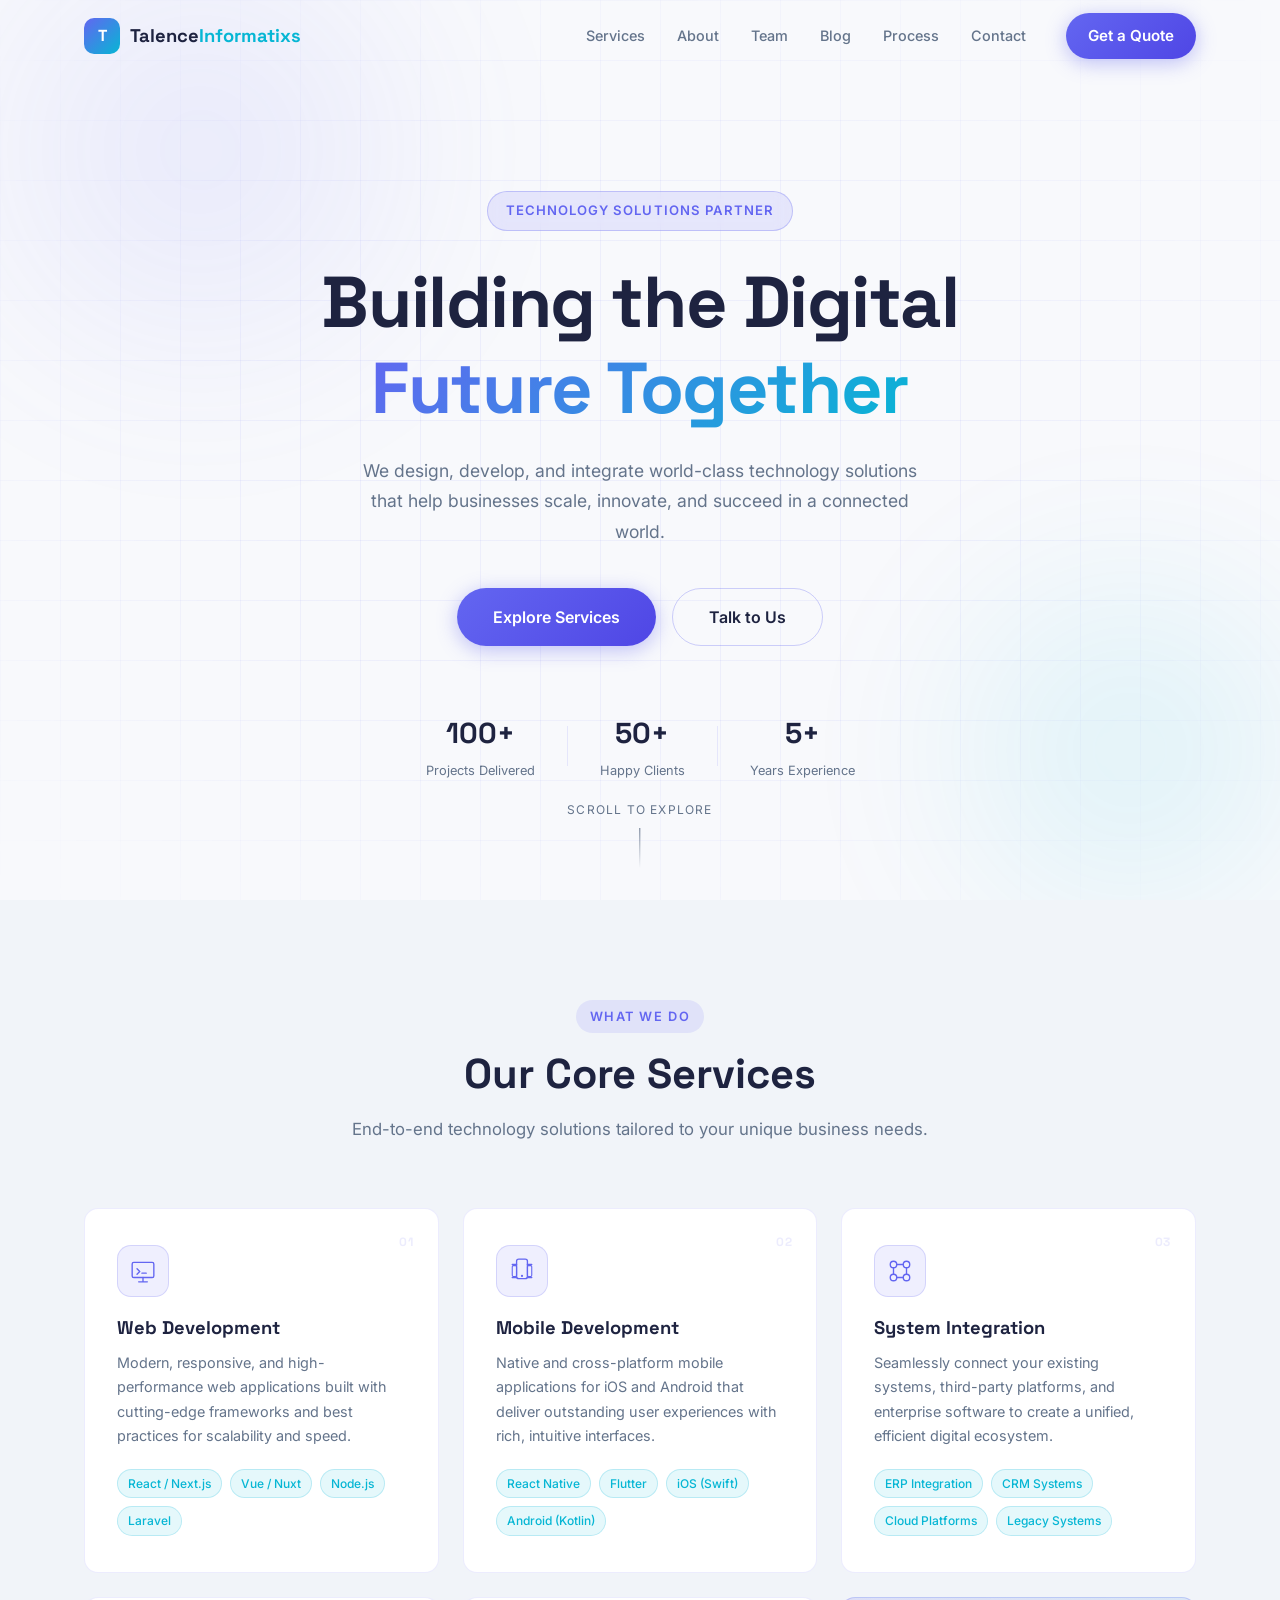
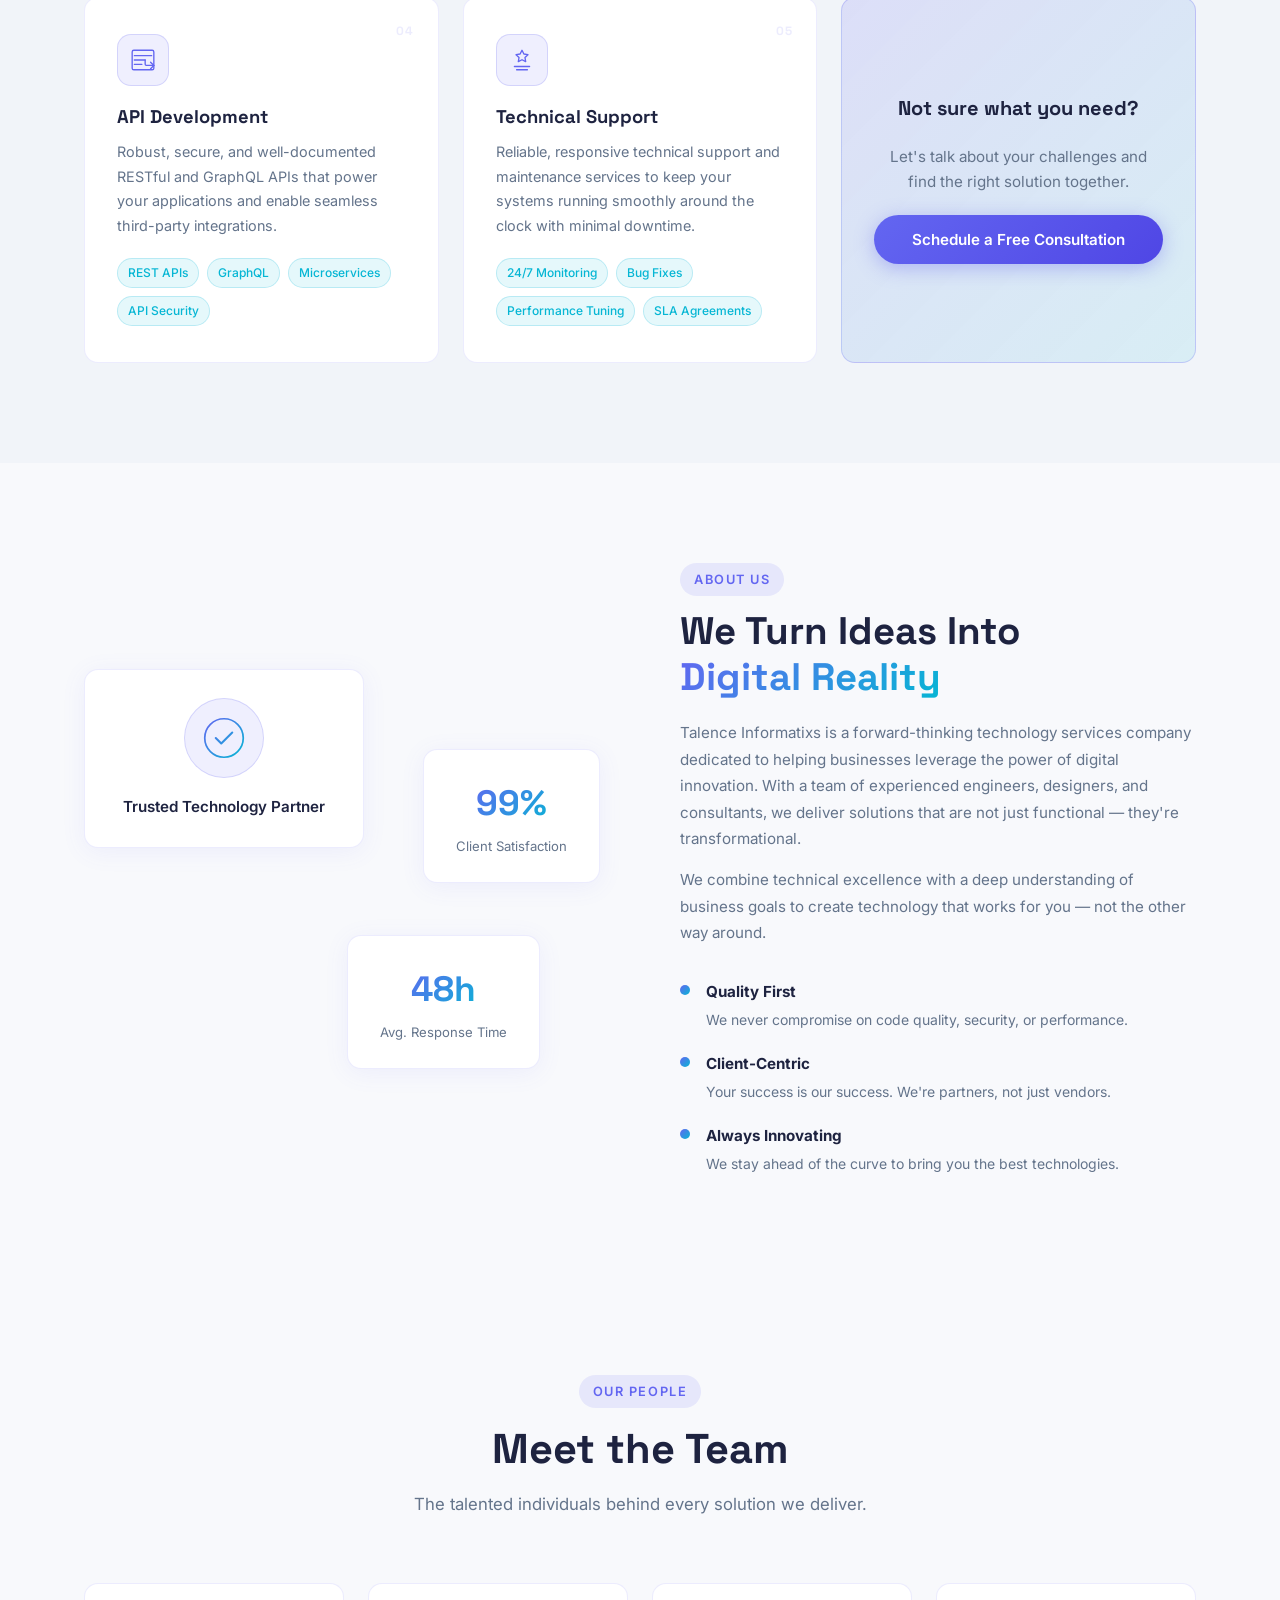
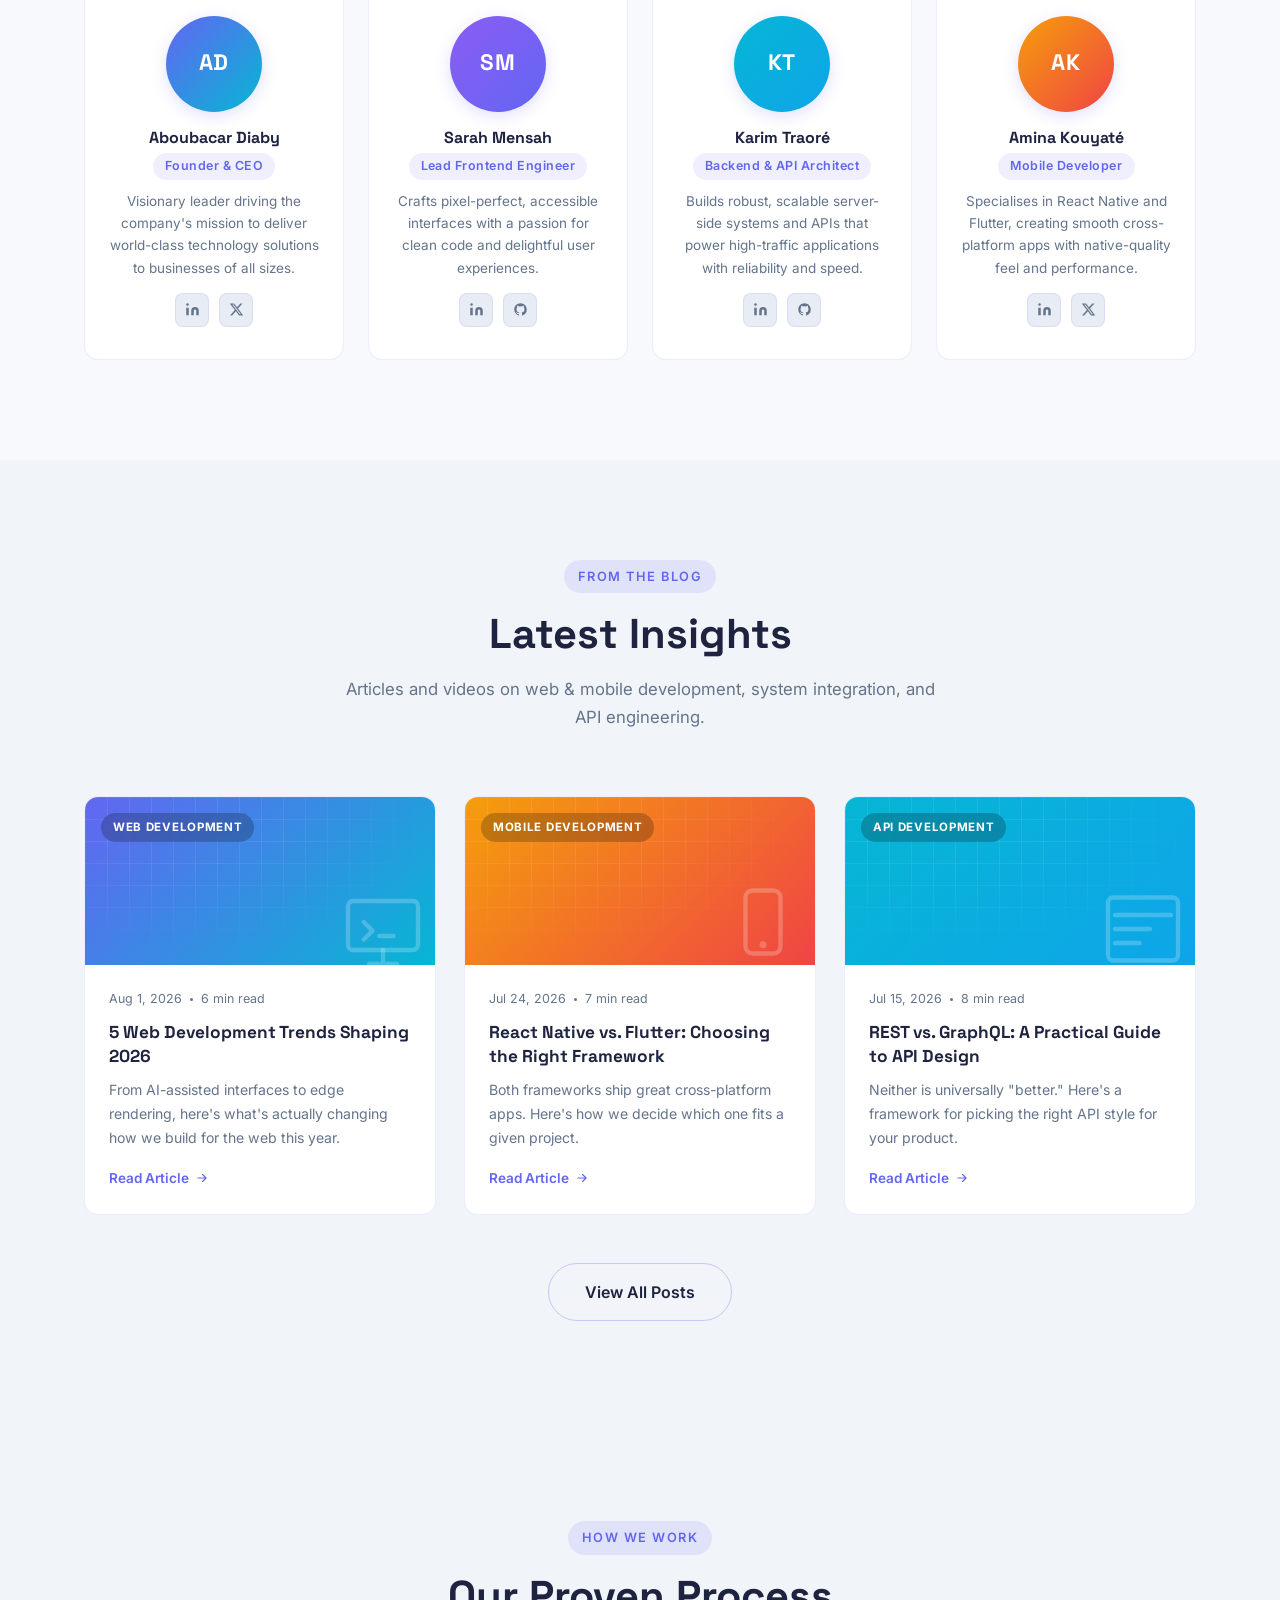
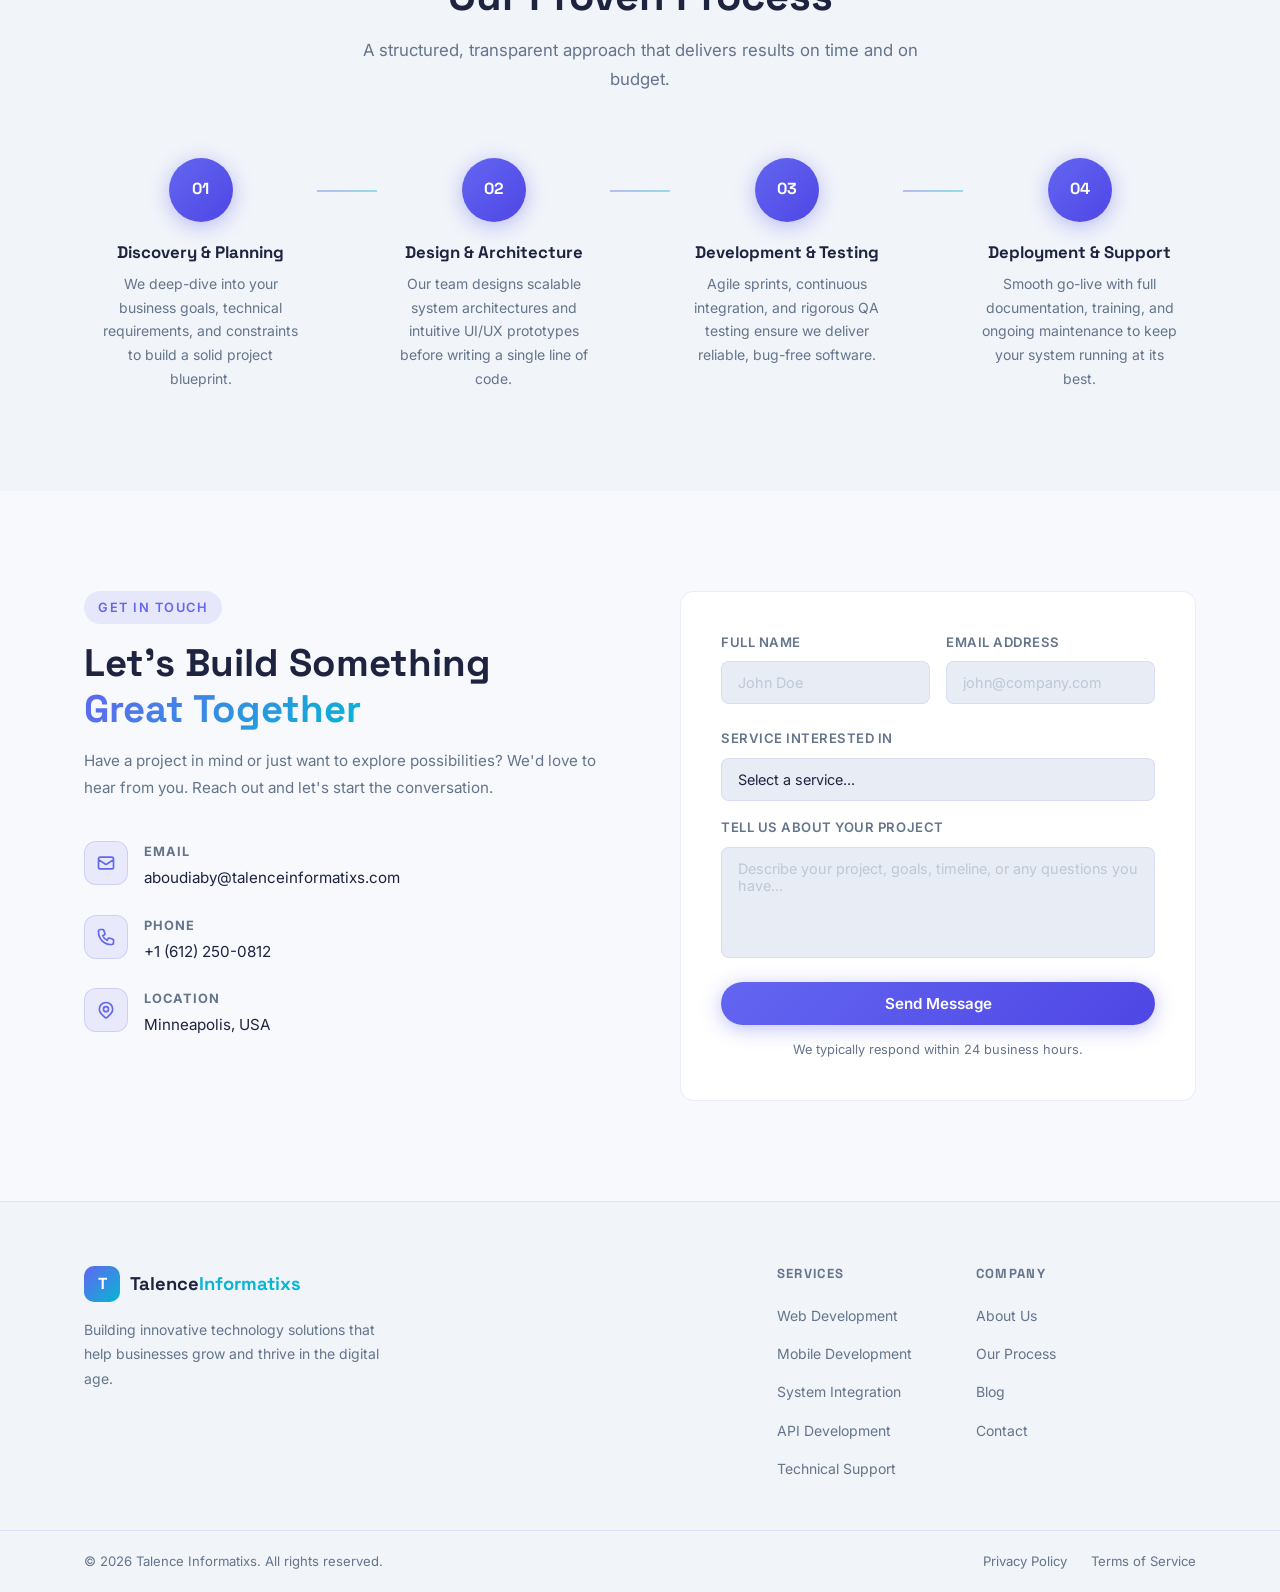
==== commit 9b437917: "Add blog with articles and videos New /blog section with a listing page (article + video cards with " ====
--- a/index.html
+++ b/index.html
@@ -6,6 +6,7 @@
   <title>Talence Informatixs | Technology Solutions</title>
   <meta name="description" content="Talence Informatixs provides cutting-edge technology services including web & mobile development, system integration, API development, and technical support." />
   <link rel="stylesheet" href="css/style.css" />
+  <link rel="stylesheet" href="css/blog.css" />
   <link rel="preconnect" href="https://fonts.googleapis.com" />
   <link rel="preconnect" href="https://fonts.gstatic.com" crossorigin />
   <link href="https://fonts.googleapis.com/css2?family=Inter:wght@300;400;500;600;700;800&family=Space+Grotesk:wght@400;500;600;700&display=swap" rel="stylesheet" />
@@ -23,6 +24,7 @@
         <a href="#services">Services</a>
         <a href="#about">About</a>
         <a href="#team">Team</a>
+        <a href="blog/index.html">Blog</a>
         <a href="#process">Process</a>
         <a href="#contact">Contact</a>
       </nav>
@@ -288,6 +290,68 @@
     </div>
   </section>
 
+  <!-- ======= BLOG TEASER ======= -->
+  <section class="blog-teaser section" id="blog-teaser">
+    <div class="container">
+      <div class="section-header">
+        <span class="section-label">From the Blog</span>
+        <h2 class="section-title">Latest Insights</h2>
+        <p class="section-sub">Articles and videos on web &amp; mobile development, system integration, and API engineering.</p>
+      </div>
+      <div class="blog-grid">
+
+        <article class="article-card" data-type="article">
+          <a href="blog/web-development-trends-2026.html" class="article-card-link">
+            <div class="article-cover" style="--cov-a:#6366f1;--cov-b:#06b6d4">
+              <span class="article-category">Web Development</span>
+              <span class="cover-icon"><svg viewBox="0 0 48 48" fill="none" xmlns="http://www.w3.org/2000/svg"><rect x="4" y="8" width="40" height="28" rx="3" stroke="currentColor" stroke-width="2.5"/><path d="M16 44h16M24 36v8" stroke="currentColor" stroke-width="2.5" stroke-linecap="round"/><path d="M13 20l5 5-5 5M22 28h8" stroke="currentColor" stroke-width="2.5" stroke-linecap="round" stroke-linejoin="round"/></svg></span>
+            </div>
+            <div class="article-body">
+              <div class="article-meta"><span>Aug 1, 2026</span><span class="meta-dot"></span><span>6 min read</span></div>
+              <h3>5 Web Development Trends Shaping 2026</h3>
+              <p>From AI-assisted interfaces to edge rendering, here's what's actually changing how we build for the web this year.</p>
+              <span class="article-readmore">Read Article <svg viewBox="0 0 24 24" fill="none" stroke="currentColor" stroke-width="2"><path d="M5 12h14M13 6l6 6-6 6" stroke-linecap="round" stroke-linejoin="round"/></svg></span>
+            </div>
+          </a>
+        </article>
+
+        <article class="article-card" data-type="article">
+          <a href="blog/react-native-vs-flutter.html" class="article-card-link">
+            <div class="article-cover" style="--cov-a:#f59e0b;--cov-b:#ef4444">
+              <span class="article-category">Mobile Development</span>
+              <span class="cover-icon"><svg viewBox="0 0 48 48" fill="none" xmlns="http://www.w3.org/2000/svg"><rect x="14" y="2" width="20" height="36" rx="4" stroke="currentColor" stroke-width="2.5"/><circle cx="24" cy="33" r="2" fill="currentColor"/></svg></span>
+            </div>
+            <div class="article-body">
+              <div class="article-meta"><span>Jul 24, 2026</span><span class="meta-dot"></span><span>7 min read</span></div>
+              <h3>React Native vs. Flutter: Choosing the Right Framework</h3>
+              <p>Both frameworks ship great cross-platform apps. Here's how we decide which one fits a given project.</p>
+              <span class="article-readmore">Read Article <svg viewBox="0 0 24 24" fill="none" stroke="currentColor" stroke-width="2"><path d="M5 12h14M13 6l6 6-6 6" stroke-linecap="round" stroke-linejoin="round"/></svg></span>
+            </div>
+          </a>
+        </article>
+
+        <article class="article-card" data-type="article">
+          <a href="blog/rest-vs-graphql-api-design.html" class="article-card-link">
+            <div class="article-cover" style="--cov-a:#06b6d4;--cov-b:#0ea5e9">
+              <span class="article-category">API Development</span>
+              <span class="cover-icon"><svg viewBox="0 0 48 48" fill="none" xmlns="http://www.w3.org/2000/svg"><path d="M8 16h32M8 24h20M8 32h14" stroke="currentColor" stroke-width="2.5" stroke-linecap="round"/><rect x="4" y="6" width="40" height="36" rx="3" stroke="currentColor" stroke-width="2.5"/></svg></span>
+            </div>
+            <div class="article-body">
+              <div class="article-meta"><span>Jul 15, 2026</span><span class="meta-dot"></span><span>8 min read</span></div>
+              <h3>REST vs. GraphQL: A Practical Guide to API Design</h3>
+              <p>Neither is universally "better." Here's a framework for picking the right API style for your product.</p>
+              <span class="article-readmore">Read Article <svg viewBox="0 0 24 24" fill="none" stroke="currentColor" stroke-width="2"><path d="M5 12h14M13 6l6 6-6 6" stroke-linecap="round" stroke-linejoin="round"/></svg></span>
+            </div>
+          </a>
+        </article>
+
+      </div>
+      <div class="blog-teaser-cta">
+        <a href="blog/index.html" class="btn btn-outline btn-lg">View All Posts</a>
+      </div>
+    </div>
+  </section>
+
   <!-- ======= PROCESS ======= -->
   <section class="process section" id="process">
     <div class="container">
@@ -428,6 +492,7 @@
           <ul>
             <li><a href="#about">About Us</a></li>
             <li><a href="#process">Our Process</a></li>
+            <li><a href="blog/index.html">Blog</a></li>
             <li><a href="#contact">Contact</a></li>
           </ul>
         </div>
--- a/css/blog.css
+++ b/css/blog.css
@@ -0,0 +1,443 @@
+/* =============================================
+   TALENCE INFORMATIXS — Blog Stylesheet
+   (loads after css/style.css — reuses its tokens)
+   ============================================= */
+
+/* ---- Nav "current page" state (blog pages) ---- */
+.nav-links a.current { color: var(--primary); }
+.nav-links a.current::after { width: 100%; }
+
+/* =============================================
+   BLOG HERO
+   ============================================= */
+.blog-hero {
+  padding: calc(var(--nav-h) + 64px) 0 48px;
+  background: var(--dark-2);
+  text-align: center;
+}
+.blog-hero .section-label { margin-bottom: 16px; }
+.blog-hero-title {
+  font-family: var(--font-heading);
+  font-size: clamp(2.2rem, 5vw, 3.4rem);
+  font-weight: 800;
+  letter-spacing: -0.02em;
+  margin-bottom: 18px;
+}
+.blog-hero-sub {
+  max-width: 560px;
+  margin: 0 auto;
+  color: var(--text-muted);
+  font-size: 1.05rem;
+  line-height: 1.75;
+}
+
+/* =============================================
+   BLOG TEASER (homepage)
+   ============================================= */
+.blog-teaser { background: var(--dark-2); }
+.blog-teaser-cta {
+  display: flex;
+  justify-content: center;
+  margin-top: 48px;
+}
+
+/* =============================================
+   BLOG LISTING
+   ============================================= */
+.blog-listing { background: var(--dark-2); padding-top: 48px; }
+
+.blog-tabs {
+  display: flex;
+  justify-content: center;
+  gap: 10px;
+  margin-bottom: 48px;
+}
+.blog-tab {
+  background: var(--surface);
+  border: 1px solid var(--border);
+  color: var(--text-muted);
+  font-family: var(--font-body);
+  font-size: 0.88rem;
+  font-weight: 600;
+  padding: 10px 22px;
+  border-radius: 50px;
+  cursor: pointer;
+  transition: all var(--transition);
+}
+.blog-tab:hover { color: var(--primary); border-color: rgba(99,102,241,0.3); }
+.blog-tab.active {
+  background: linear-gradient(135deg, var(--primary), var(--primary-dark));
+  border-color: transparent;
+  color: #fff;
+  box-shadow: 0 4px 16px rgba(99,102,241,0.35);
+}
+
+.blog-grid {
+  display: grid;
+  grid-template-columns: repeat(3, 1fr);
+  gap: 28px;
+}
+
+/* ---- Shared card body ---- */
+.article-card, .video-card {
+  background: var(--surface);
+  border: 1px solid var(--border);
+  border-radius: var(--radius);
+  overflow: hidden;
+  transition: all 0.3s ease;
+  cursor: pointer;
+}
+.article-card:hover, .video-card:hover {
+  transform: translateY(-6px);
+  box-shadow: 0 20px 50px rgba(99,102,241,0.12);
+  border-color: rgba(99,102,241,0.3);
+}
+.article-card-link { display: block; color: inherit; }
+
+.article-cover, .video-thumb {
+  position: relative;
+  height: 168px;
+  background: linear-gradient(135deg, var(--cov-a, #6366f1), var(--cov-b, #06b6d4));
+  display: flex;
+  align-items: flex-start;
+  justify-content: flex-start;
+  padding: 16px;
+  overflow: hidden;
+}
+.article-cover::before, .video-thumb::before {
+  content: '';
+  position: absolute;
+  inset: 0;
+  background-image:
+    linear-gradient(rgba(255,255,255,0.14) 1px, transparent 1px),
+    linear-gradient(90deg, rgba(255,255,255,0.14) 1px, transparent 1px);
+  background-size: 22px 22px;
+  mask-image: radial-gradient(ellipse 80% 80% at 30% 20%, black 30%, transparent 90%);
+  opacity: 0.6;
+}
+.cover-icon {
+  position: absolute;
+  right: 10px;
+  bottom: -6px;
+  width: 84px;
+  height: 84px;
+  color: rgba(255,255,255,0.22);
+}
+.cover-icon svg { width: 100%; height: 100%; }
+
+.article-category, .video-category {
+  position: relative;
+  z-index: 1;
+  font-size: 0.72rem;
+  font-weight: 700;
+  letter-spacing: 0.06em;
+  text-transform: uppercase;
+  color: #fff;
+  background: rgba(0,0,0,0.22);
+  backdrop-filter: blur(4px);
+  padding: 5px 12px;
+  border-radius: 50px;
+}
+
+.video-thumb { align-items: center; justify-content: center; flex-direction: column; }
+.video-play {
+  position: relative;
+  z-index: 1;
+  width: 56px; height: 56px;
+  border-radius: 50%;
+  background: rgba(255,255,255,0.95);
+  color: var(--primary);
+  border: none;
+  display: flex;
+  align-items: center;
+  justify-content: center;
+  cursor: pointer;
+  transition: transform var(--transition);
+  margin-top: 12px;
+}
+.video-play svg { width: 22px; height: 22px; margin-left: 2px; }
+.video-card:hover .video-play { transform: scale(1.1); }
+.video-thumb .video-category { position: absolute; top: 16px; left: 16px; }
+.video-duration {
+  position: absolute;
+  right: 12px; bottom: 12px;
+  z-index: 1;
+  font-size: 0.72rem;
+  font-weight: 600;
+  color: #fff;
+  background: rgba(0,0,0,0.5);
+  padding: 3px 9px;
+  border-radius: 6px;
+}
+
+.article-body { padding: 24px; }
+.article-meta {
+  display: flex;
+  align-items: center;
+  gap: 8px;
+  font-size: 0.78rem;
+  color: var(--text-muted);
+  margin-bottom: 10px;
+}
+.meta-dot { width: 3px; height: 3px; border-radius: 50%; background: var(--text-muted); flex-shrink: 0; }
+
+.article-body h3 {
+  font-size: 1.08rem;
+  margin-bottom: 10px;
+  line-height: 1.4;
+}
+.article-body p {
+  font-size: 0.88rem;
+  color: var(--text-muted);
+  line-height: 1.7;
+  margin-bottom: 14px;
+}
+
+.article-readmore {
+  display: inline-flex;
+  align-items: center;
+  gap: 6px;
+  font-size: 0.85rem;
+  font-weight: 600;
+  color: var(--primary);
+}
+.article-readmore svg { width: 14px; height: 14px; transition: transform var(--transition); }
+.article-card:hover .article-readmore svg { transform: translateX(4px); }
+
+/* =============================================
+   VIDEO MODAL
+   ============================================= */
+.video-modal {
+  position: fixed;
+  inset: 0;
+  z-index: 2000;
+  display: flex;
+  align-items: center;
+  justify-content: center;
+  background: rgba(15,17,32,0.85);
+  backdrop-filter: blur(6px);
+  opacity: 0;
+  pointer-events: none;
+  transition: opacity 0.25s ease;
+  padding: 24px;
+}
+.video-modal.open { opacity: 1; pointer-events: all; }
+
+.video-modal-inner {
+  width: 100%;
+  max-width: 900px;
+  background: var(--surface);
+  border-radius: var(--radius);
+  overflow: hidden;
+  transform: translateY(16px) scale(0.98);
+  transition: transform 0.25s ease;
+}
+.video-modal.open .video-modal-inner { transform: translateY(0) scale(1); }
+
+.video-modal-head {
+  display: flex;
+  align-items: center;
+  justify-content: space-between;
+  padding: 16px 20px;
+  border-bottom: 1px solid var(--border);
+}
+.video-modal-title { font-weight: 600; font-size: 0.95rem; }
+.video-modal-close {
+  background: var(--dark-3);
+  border: none;
+  width: 32px; height: 32px;
+  border-radius: 8px;
+  font-size: 1.2rem;
+  line-height: 1;
+  color: var(--text-muted);
+  cursor: pointer;
+  transition: all var(--transition);
+}
+.video-modal-close:hover { background: var(--primary); color: #fff; }
+
+.video-modal-frame {
+  position: relative;
+  width: 100%;
+  aspect-ratio: 16 / 9;
+  background: #000;
+}
+.video-modal-frame iframe {
+  position: absolute;
+  inset: 0;
+  width: 100%;
+  height: 100%;
+  border: none;
+}
+
+/* =============================================
+   ARTICLE PAGE
+   ============================================= */
+.article-hero {
+  padding: calc(var(--nav-h) + 56px) 0 0;
+  background: var(--dark-2);
+}
+.article-hero .container { max-width: 760px; }
+.article-breadcrumb {
+  font-size: 0.85rem;
+  color: var(--text-muted);
+  margin-bottom: 20px;
+}
+.article-breadcrumb a { color: var(--primary); }
+.article-hero .article-category {
+  position: static;
+  display: inline-block;
+  margin-bottom: 18px;
+  color: var(--primary);
+  background: rgba(99,102,241,0.12);
+}
+.article-hero h1 {
+  font-family: var(--font-heading);
+  font-size: clamp(1.9rem, 4vw, 2.7rem);
+  font-weight: 800;
+  letter-spacing: -0.01em;
+  margin-bottom: 24px;
+}
+.article-hero-meta {
+  display: flex;
+  align-items: center;
+  gap: 14px;
+  color: var(--text-muted);
+  font-size: 0.9rem;
+  padding-bottom: 32px;
+}
+.article-author {
+  display: flex;
+  align-items: center;
+  gap: 10px;
+}
+.author-avatar {
+  width: 36px; height: 36px;
+  border-radius: 50%;
+  background: linear-gradient(135deg, var(--primary), var(--accent));
+  display: flex;
+  align-items: center;
+  justify-content: center;
+  color: #fff;
+  font-size: 0.8rem;
+  font-weight: 700;
+  font-family: var(--font-heading);
+  flex-shrink: 0;
+}
+.article-author strong { color: var(--text); font-weight: 600; }
+
+.article-cover-banner { padding: 0 24px 0; }
+.article-cover-banner .banner-inner {
+  max-width: 760px;
+  margin: 0 auto;
+  height: 280px;
+  border-radius: var(--radius);
+  background: linear-gradient(135deg, var(--cov-a, #6366f1), var(--cov-b, #06b6d4));
+  position: relative;
+  overflow: hidden;
+  transform: translateY(32px);
+}
+.article-cover-banner .banner-inner::before {
+  content: '';
+  position: absolute; inset: 0;
+  background-image:
+    linear-gradient(rgba(255,255,255,0.14) 1px, transparent 1px),
+    linear-gradient(90deg, rgba(255,255,255,0.14) 1px, transparent 1px);
+  background-size: 28px 28px;
+  mask-image: radial-gradient(ellipse 80% 80% at 30% 20%, black 30%, transparent 90%);
+}
+.article-cover-banner .cover-icon { width: 140px; height: 140px; right: 20px; bottom: -20px; }
+
+.article-content {
+  max-width: 760px;
+  margin: 0 auto;
+  padding: 88px 24px 56px;
+}
+.article-content h2 {
+  font-size: 1.5rem;
+  margin: 40px 0 16px;
+}
+.article-content h3 {
+  font-size: 1.2rem;
+  margin: 32px 0 14px;
+}
+.article-content > p {
+  font-size: 1.02rem;
+  line-height: 1.85;
+  color: #3a3f5c;
+  margin-bottom: 20px;
+}
+.article-content ul, .article-content ol {
+  margin: 0 0 20px 0;
+  padding-left: 22px;
+}
+.article-content li {
+  font-size: 1.02rem;
+  line-height: 1.8;
+  color: #3a3f5c;
+  margin-bottom: 10px;
+  list-style: disc;
+}
+.article-content ol li { list-style: decimal; }
+.article-content blockquote {
+  border-left: 3px solid var(--primary);
+  background: var(--surface-2);
+  padding: 20px 24px;
+  border-radius: 0 var(--radius-sm) var(--radius-sm) 0;
+  font-style: italic;
+  color: var(--text);
+  margin: 28px 0;
+}
+.article-content strong { color: var(--text); }
+
+.article-tags {
+  display: flex;
+  flex-wrap: wrap;
+  gap: 8px;
+  margin: 40px 0 0;
+  padding-top: 32px;
+  border-top: 1px solid var(--border);
+}
+.article-tags li {
+  font-size: 0.78rem;
+  font-weight: 500;
+  color: var(--accent);
+  background: rgba(6,182,212,0.1);
+  border: 1px solid rgba(6,182,212,0.2);
+  padding: 4px 12px;
+  border-radius: 50px;
+}
+
+.article-cta { max-width: 760px; margin: 0 auto 64px; padding: 0 24px; }
+.article-cta-inner {
+  background: linear-gradient(135deg, rgba(99,102,241,0.12), rgba(6,182,212,0.08));
+  border: 1px solid rgba(99,102,241,0.2);
+  border-radius: var(--radius);
+  padding: 36px;
+  text-align: center;
+}
+.article-cta-inner h3 { font-size: 1.3rem; margin-bottom: 10px; }
+.article-cta-inner p { color: var(--text-muted); margin-bottom: 20px; }
+
+.article-related { background: var(--dark-2); padding: 64px 0; }
+.article-related .container { max-width: 1160px; }
+.article-related h2 { font-size: 1.4rem; margin-bottom: 28px; text-align: center; }
+.related-grid {
+  display: grid;
+  grid-template-columns: repeat(3, 1fr);
+  gap: 24px;
+}
+
+/* =============================================
+   RESPONSIVE
+   ============================================= */
+@media (max-width: 1024px) {
+  .blog-grid { grid-template-columns: repeat(2, 1fr); }
+  .related-grid { grid-template-columns: repeat(2, 1fr); }
+}
+@media (max-width: 768px) {
+  .blog-grid { grid-template-columns: 1fr; }
+  .related-grid { grid-template-columns: 1fr; }
+  .blog-tabs { flex-wrap: wrap; }
+  .article-content { padding: 72px 20px 40px; }
+  .article-cover-banner .banner-inner { height: 200px; }
+}
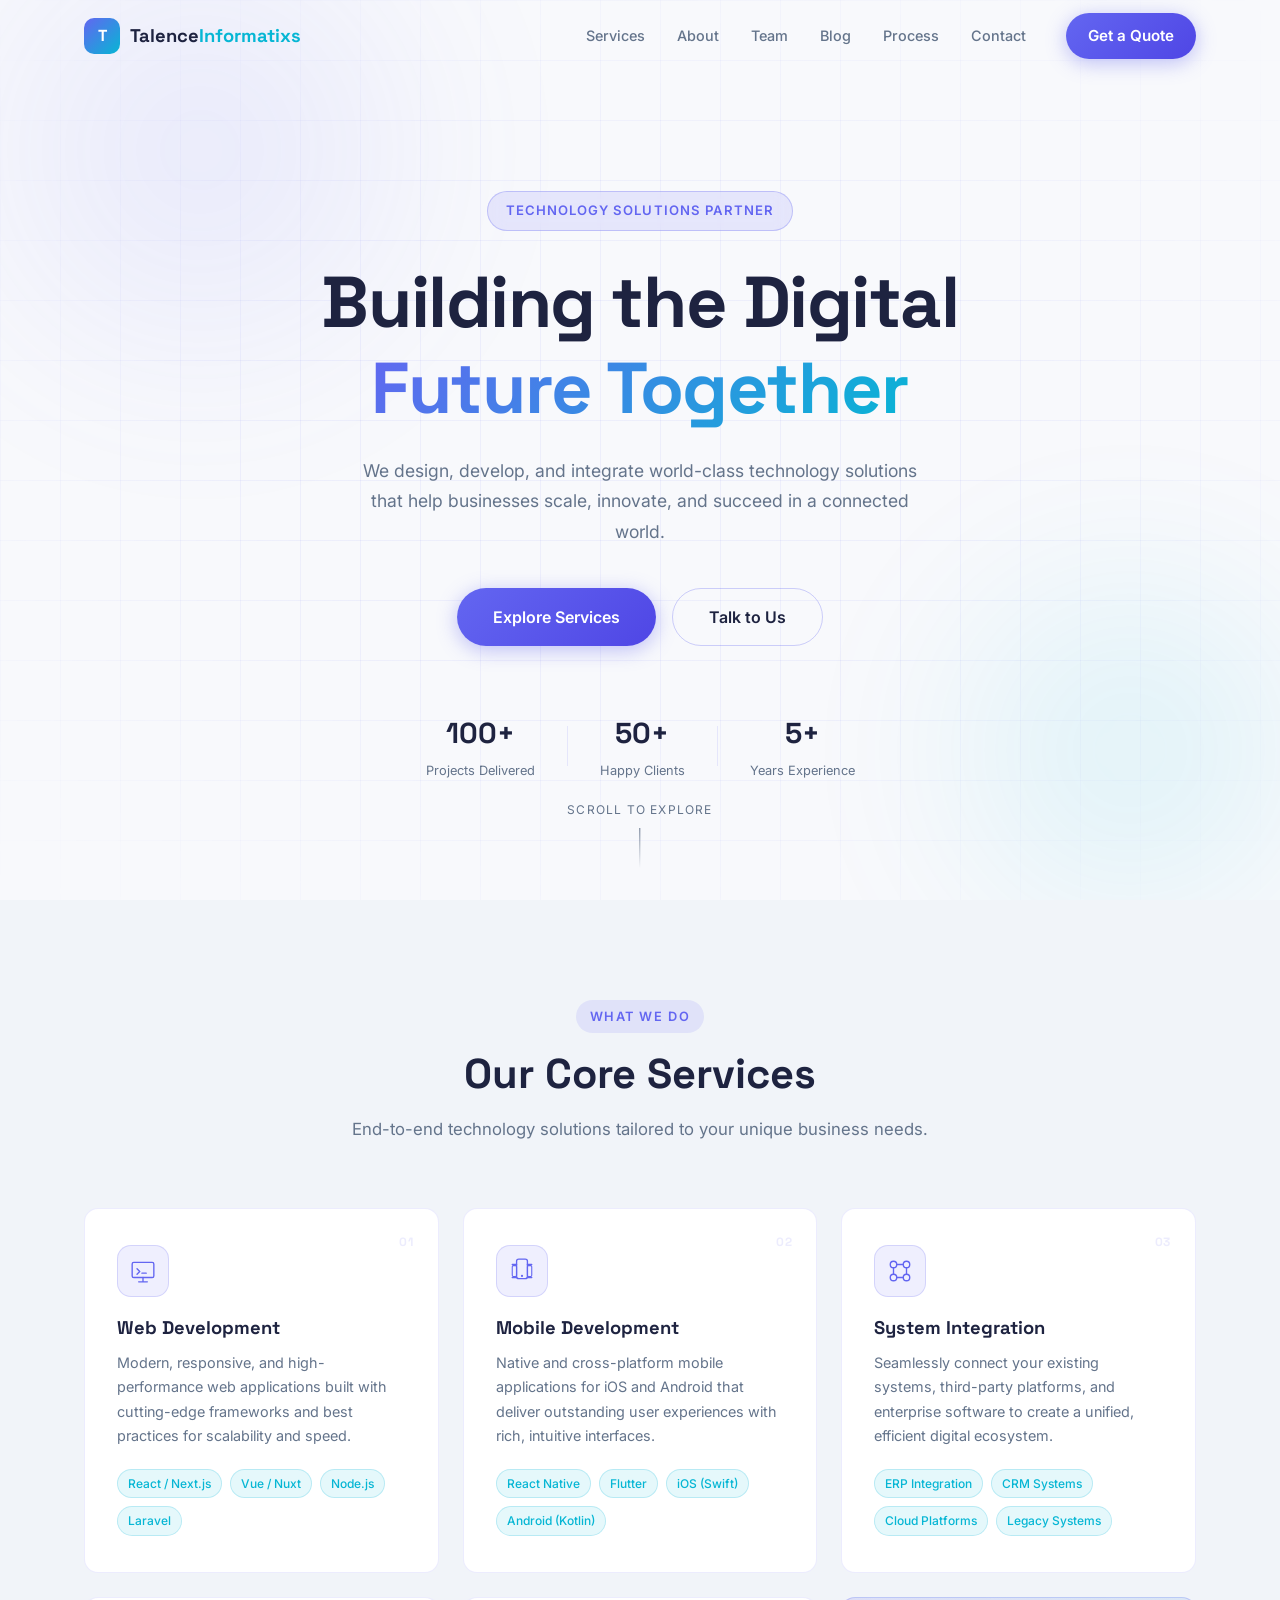
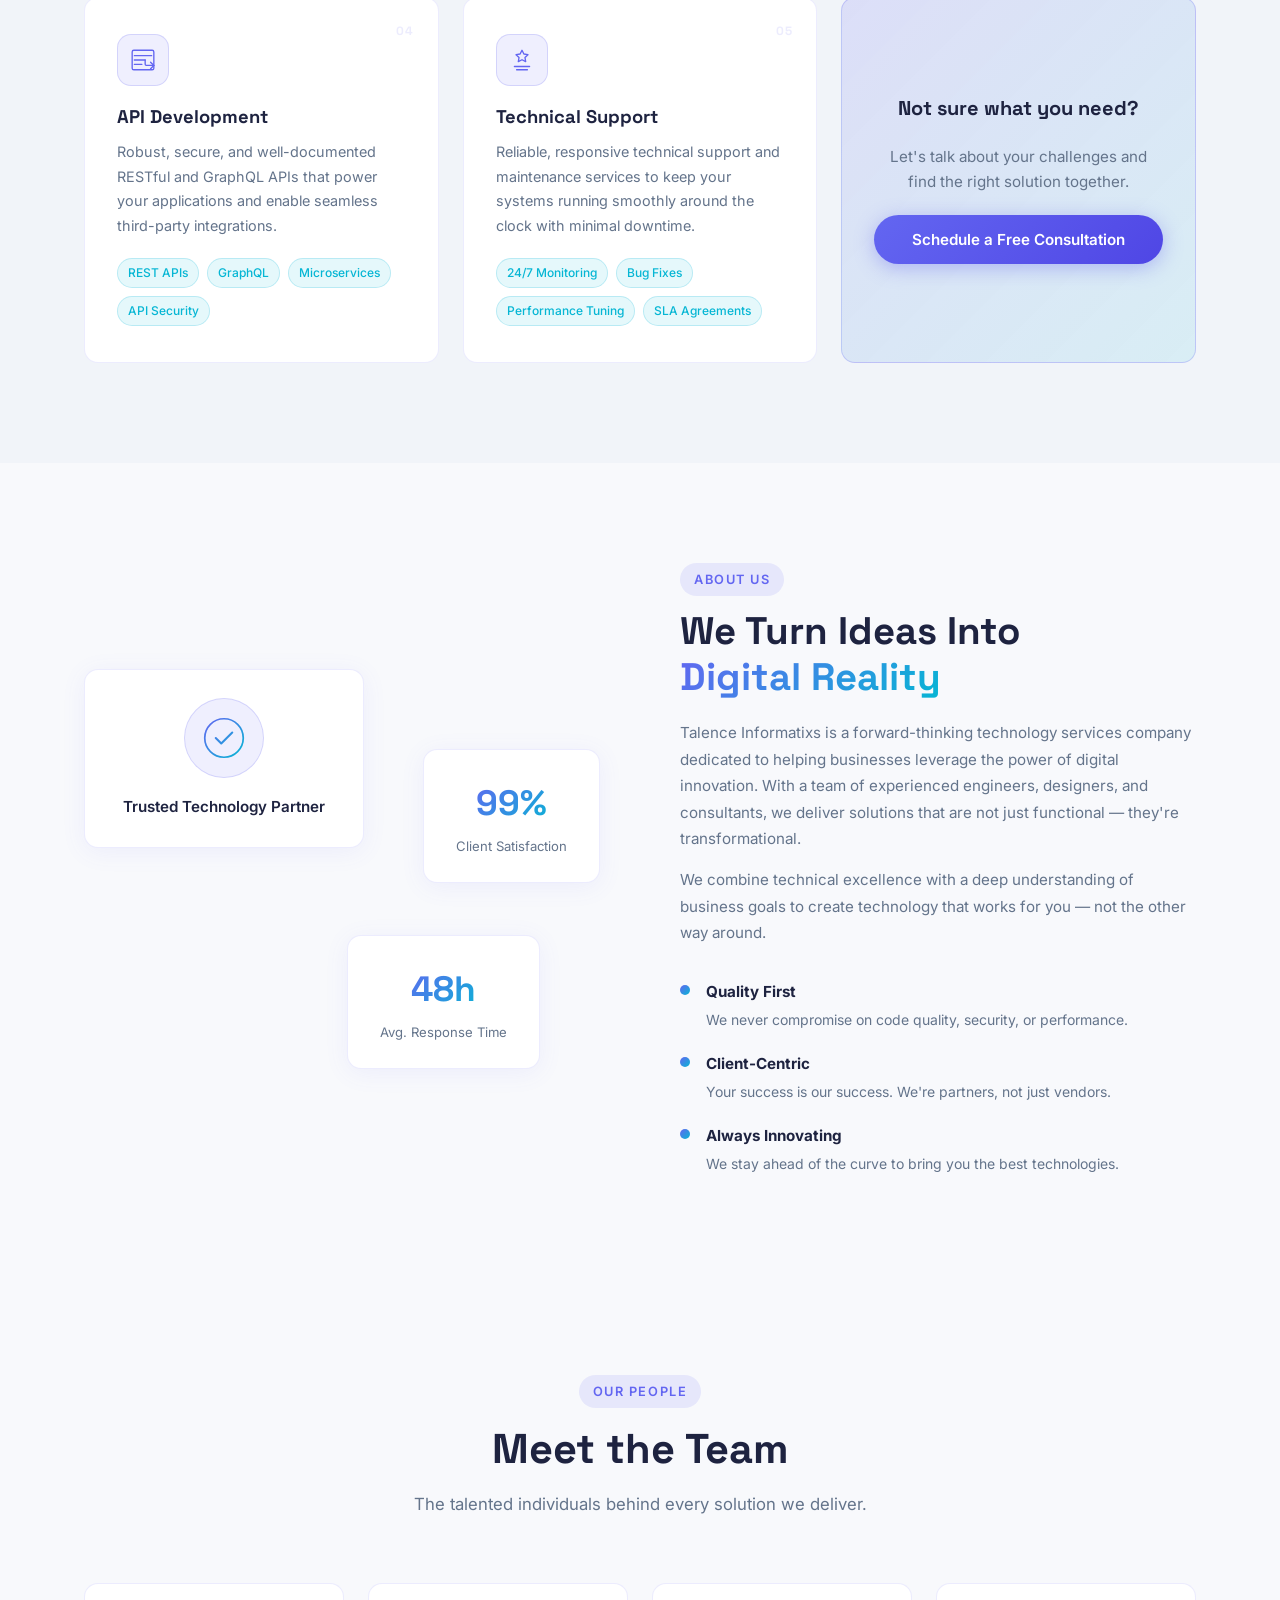
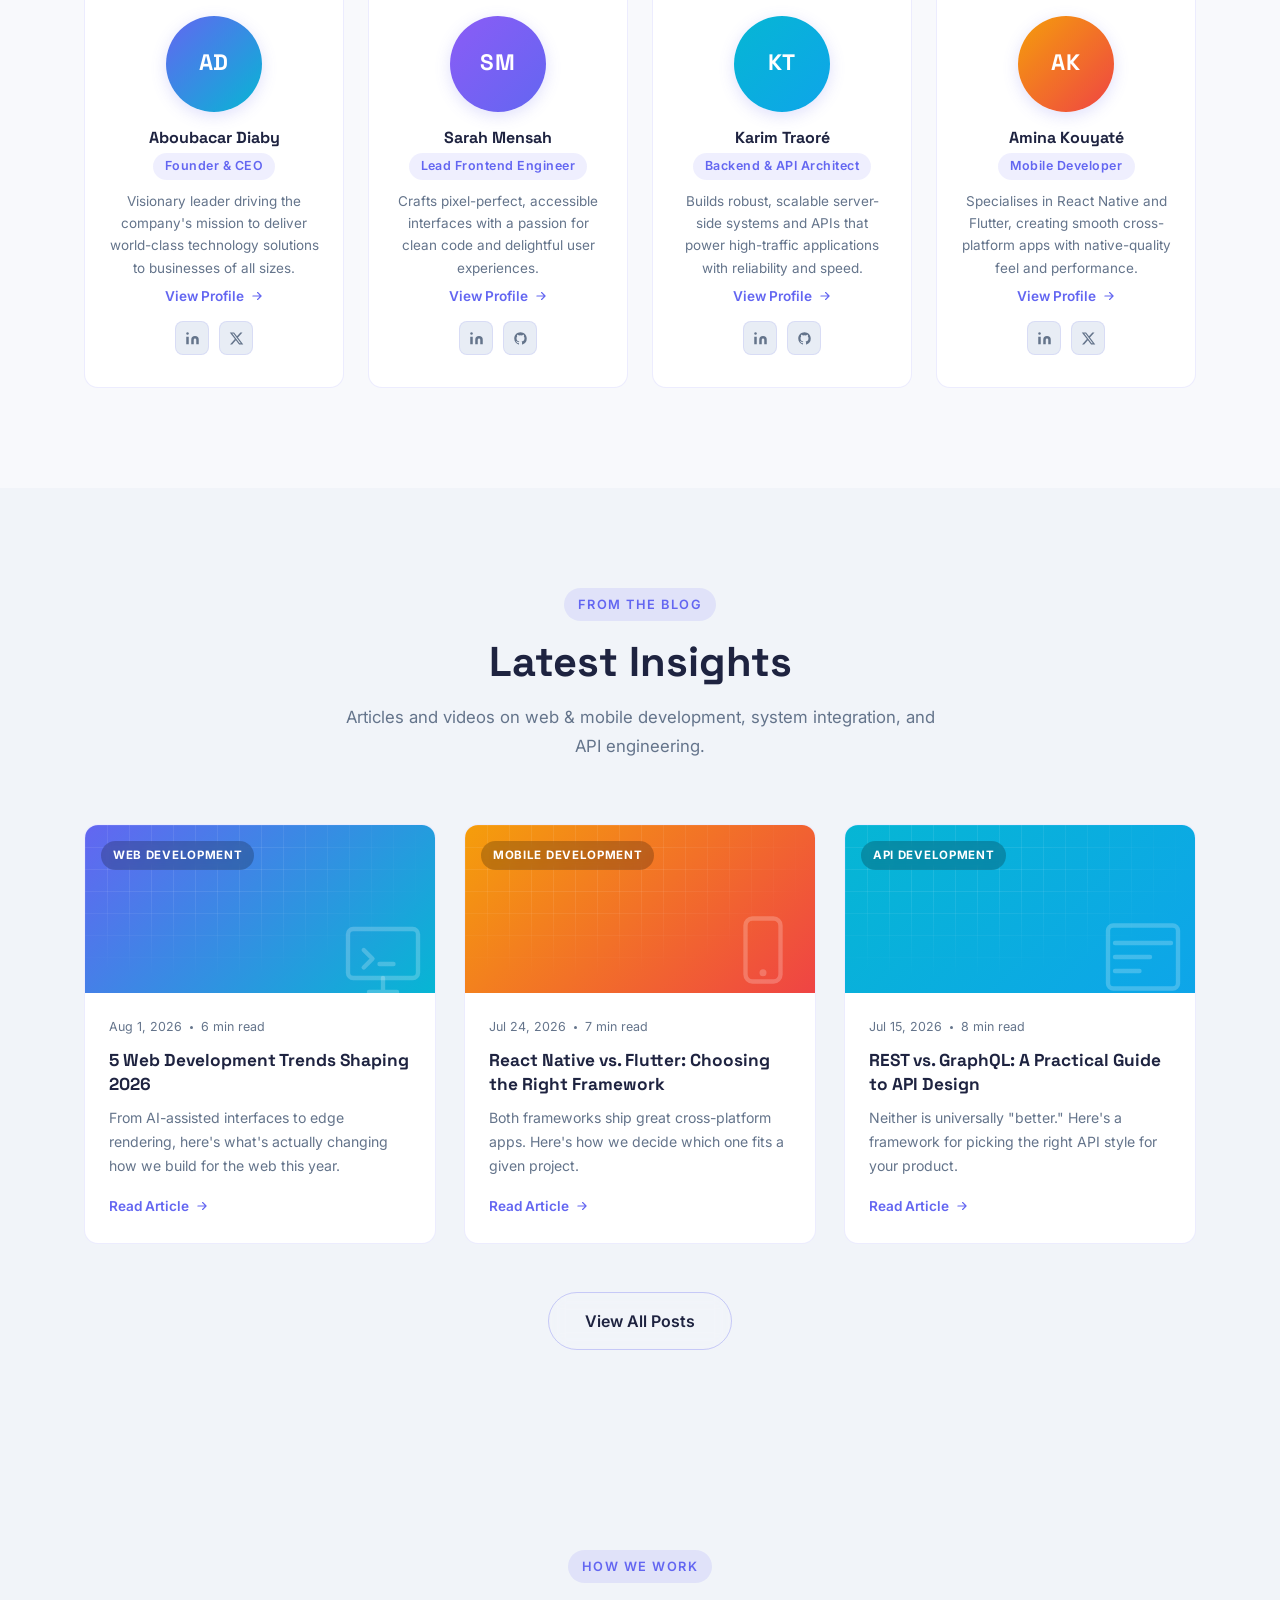
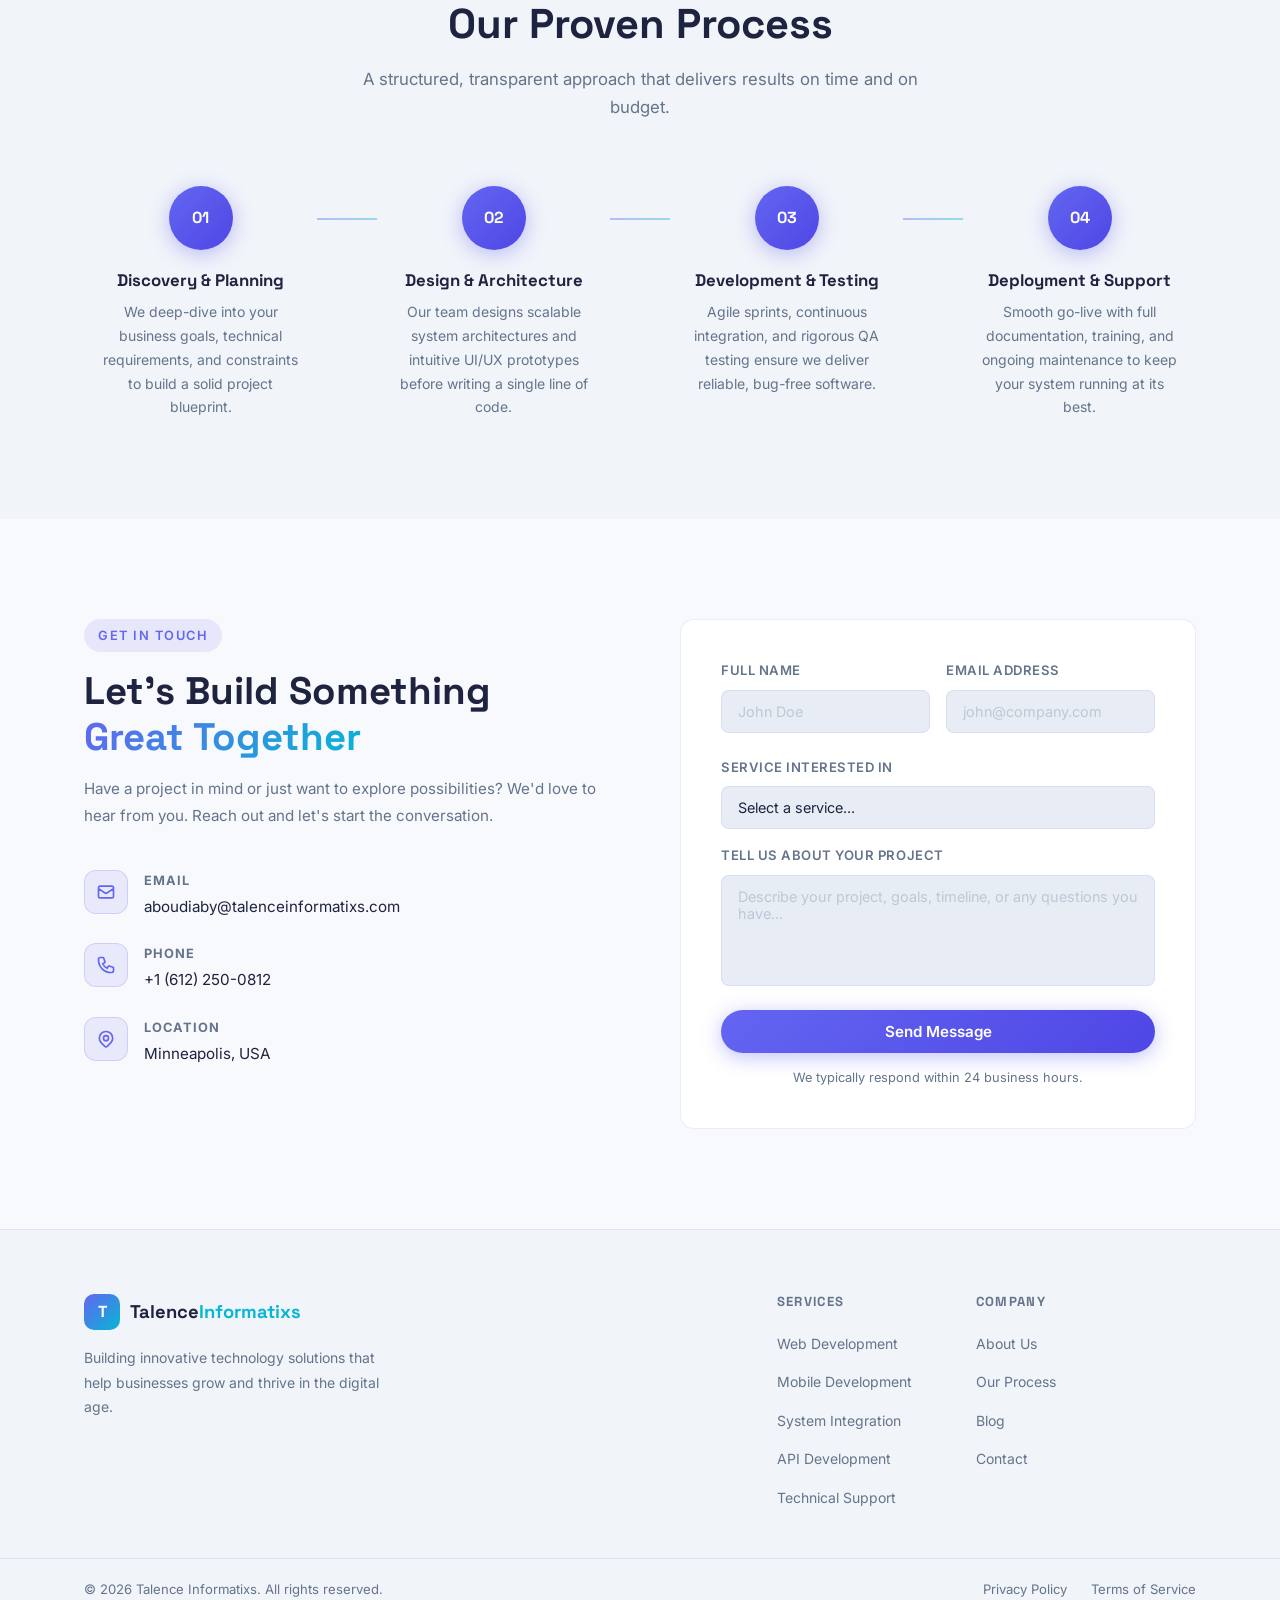
==== commit 07615482: "Add individual team member profile pages Each team member gets a dedicated page (bio, expertise tags" ====
--- a/index.html
+++ b/index.html
@@ -215,6 +215,7 @@
             <h3>Aboubacar Diaby</h3>
             <span class="team-role">Founder &amp; CEO</span>
             <p>Visionary leader driving the company's mission to deliver world-class technology solutions to businesses of all sizes.</p>
+            <a href="team/aboubacar-diaby.html" class="article-readmore">View Profile <svg viewBox="0 0 24 24" fill="none" stroke="currentColor" stroke-width="2"><path d="M5 12h14M13 6l6 6-6 6" stroke-linecap="round" stroke-linejoin="round"/></svg></a>
             <div class="team-socials">
               <a href="#" aria-label="LinkedIn">
                 <svg viewBox="0 0 24 24" fill="currentColor"><path d="M16 8a6 6 0 016 6v7h-4v-7a2 2 0 00-2-2 2 2 0 00-2 2v7h-4v-7a6 6 0 016-6zM2 9h4v12H2z"/><circle cx="4" cy="4" r="2"/></svg>
@@ -235,6 +236,7 @@
             <h3>Sarah Mensah</h3>
             <span class="team-role">Lead Frontend Engineer</span>
             <p>Crafts pixel-perfect, accessible interfaces with a passion for clean code and delightful user experiences.</p>
+            <a href="team/sarah-mensah.html" class="article-readmore">View Profile <svg viewBox="0 0 24 24" fill="none" stroke="currentColor" stroke-width="2"><path d="M5 12h14M13 6l6 6-6 6" stroke-linecap="round" stroke-linejoin="round"/></svg></a>
             <div class="team-socials">
               <a href="#" aria-label="LinkedIn">
                 <svg viewBox="0 0 24 24" fill="currentColor"><path d="M16 8a6 6 0 016 6v7h-4v-7a2 2 0 00-2-2 2 2 0 00-2 2v7h-4v-7a6 6 0 016-6zM2 9h4v12H2z"/><circle cx="4" cy="4" r="2"/></svg>
@@ -255,6 +257,7 @@
             <h3>Karim Traoré</h3>
             <span class="team-role">Backend &amp; API Architect</span>
             <p>Builds robust, scalable server-side systems and APIs that power high-traffic applications with reliability and speed.</p>
+            <a href="team/karim-traore.html" class="article-readmore">View Profile <svg viewBox="0 0 24 24" fill="none" stroke="currentColor" stroke-width="2"><path d="M5 12h14M13 6l6 6-6 6" stroke-linecap="round" stroke-linejoin="round"/></svg></a>
             <div class="team-socials">
               <a href="#" aria-label="LinkedIn">
                 <svg viewBox="0 0 24 24" fill="currentColor"><path d="M16 8a6 6 0 016 6v7h-4v-7a2 2 0 00-2-2 2 2 0 00-2 2v7h-4v-7a6 6 0 016-6zM2 9h4v12H2z"/><circle cx="4" cy="4" r="2"/></svg>
@@ -275,6 +278,7 @@
             <h3>Amina Kouyaté</h3>
             <span class="team-role">Mobile Developer</span>
             <p>Specialises in React Native and Flutter, creating smooth cross-platform apps with native-quality feel and performance.</p>
+            <a href="team/amina-kouyate.html" class="article-readmore">View Profile <svg viewBox="0 0 24 24" fill="none" stroke="currentColor" stroke-width="2"><path d="M5 12h14M13 6l6 6-6 6" stroke-linecap="round" stroke-linejoin="round"/></svg></a>
             <div class="team-socials">
               <a href="#" aria-label="LinkedIn">
                 <svg viewBox="0 0 24 24" fill="currentColor"><path d="M16 8a6 6 0 016 6v7h-4v-7a2 2 0 00-2-2 2 2 0 00-2 2v7h-4v-7a6 6 0 016-6zM2 9h4v12H2z"/><circle cx="4" cy="4" r="2"/></svg>
--- a/css/blog.css
+++ b/css/blog.css
@@ -428,6 +428,78 @@
 }
 
 /* =============================================
+   TEAM PROFILE PAGE
+   ============================================= */
+.profile-hero {
+  padding: calc(var(--nav-h) + 64px) 0 56px;
+  background: var(--dark-2);
+  text-align: center;
+}
+.profile-hero .container { max-width: 640px; }
+
+.profile-avatar {
+  width: 140px; height: 140px;
+  border-radius: 50%;
+  margin: 0 auto 24px;
+  overflow: hidden;
+  position: relative;
+  background: linear-gradient(135deg, var(--av-a, #6366f1), var(--av-b, #06b6d4));
+  box-shadow: var(--shadow-lg);
+  display: flex;
+  align-items: center;
+  justify-content: center;
+}
+.profile-avatar img { width: 100%; height: 100%; object-fit: cover; display: block; }
+.profile-avatar .avatar-initials {
+  display: flex;
+  font-size: 2.2rem;
+}
+
+.profile-hero h1 {
+  font-family: var(--font-heading);
+  font-size: clamp(1.8rem, 4vw, 2.4rem);
+  font-weight: 800;
+  margin-bottom: 10px;
+}
+.profile-role {
+  display: inline-block;
+  font-size: 0.85rem;
+  font-weight: 600;
+  color: var(--primary);
+  background: rgba(99,102,241,0.1);
+  padding: 5px 16px;
+  border-radius: 50px;
+  margin-bottom: 20px;
+}
+.profile-tagline {
+  color: var(--text-muted);
+  font-size: 1rem;
+  line-height: 1.7;
+  max-width: 480px;
+  margin: 0 auto 24px;
+}
+.profile-hero .team-socials {
+  justify-content: center;
+  margin: 0 auto;
+}
+
+.profile-content {
+  max-width: 720px;
+  margin: 0 auto;
+  padding: 56px 24px;
+}
+.profile-section { margin-bottom: 48px; }
+.profile-section:last-child { margin-bottom: 0; }
+.profile-section h2 { font-size: 1.35rem; margin-bottom: 16px; }
+.profile-section > p {
+  font-size: 1rem;
+  line-height: 1.85;
+  color: #3a3f5c;
+  margin-bottom: 16px;
+}
+.profile-articles { max-width: 380px; }
+
+/* =============================================
    RESPONSIVE
    ============================================= */
 @media (max-width: 1024px) {
